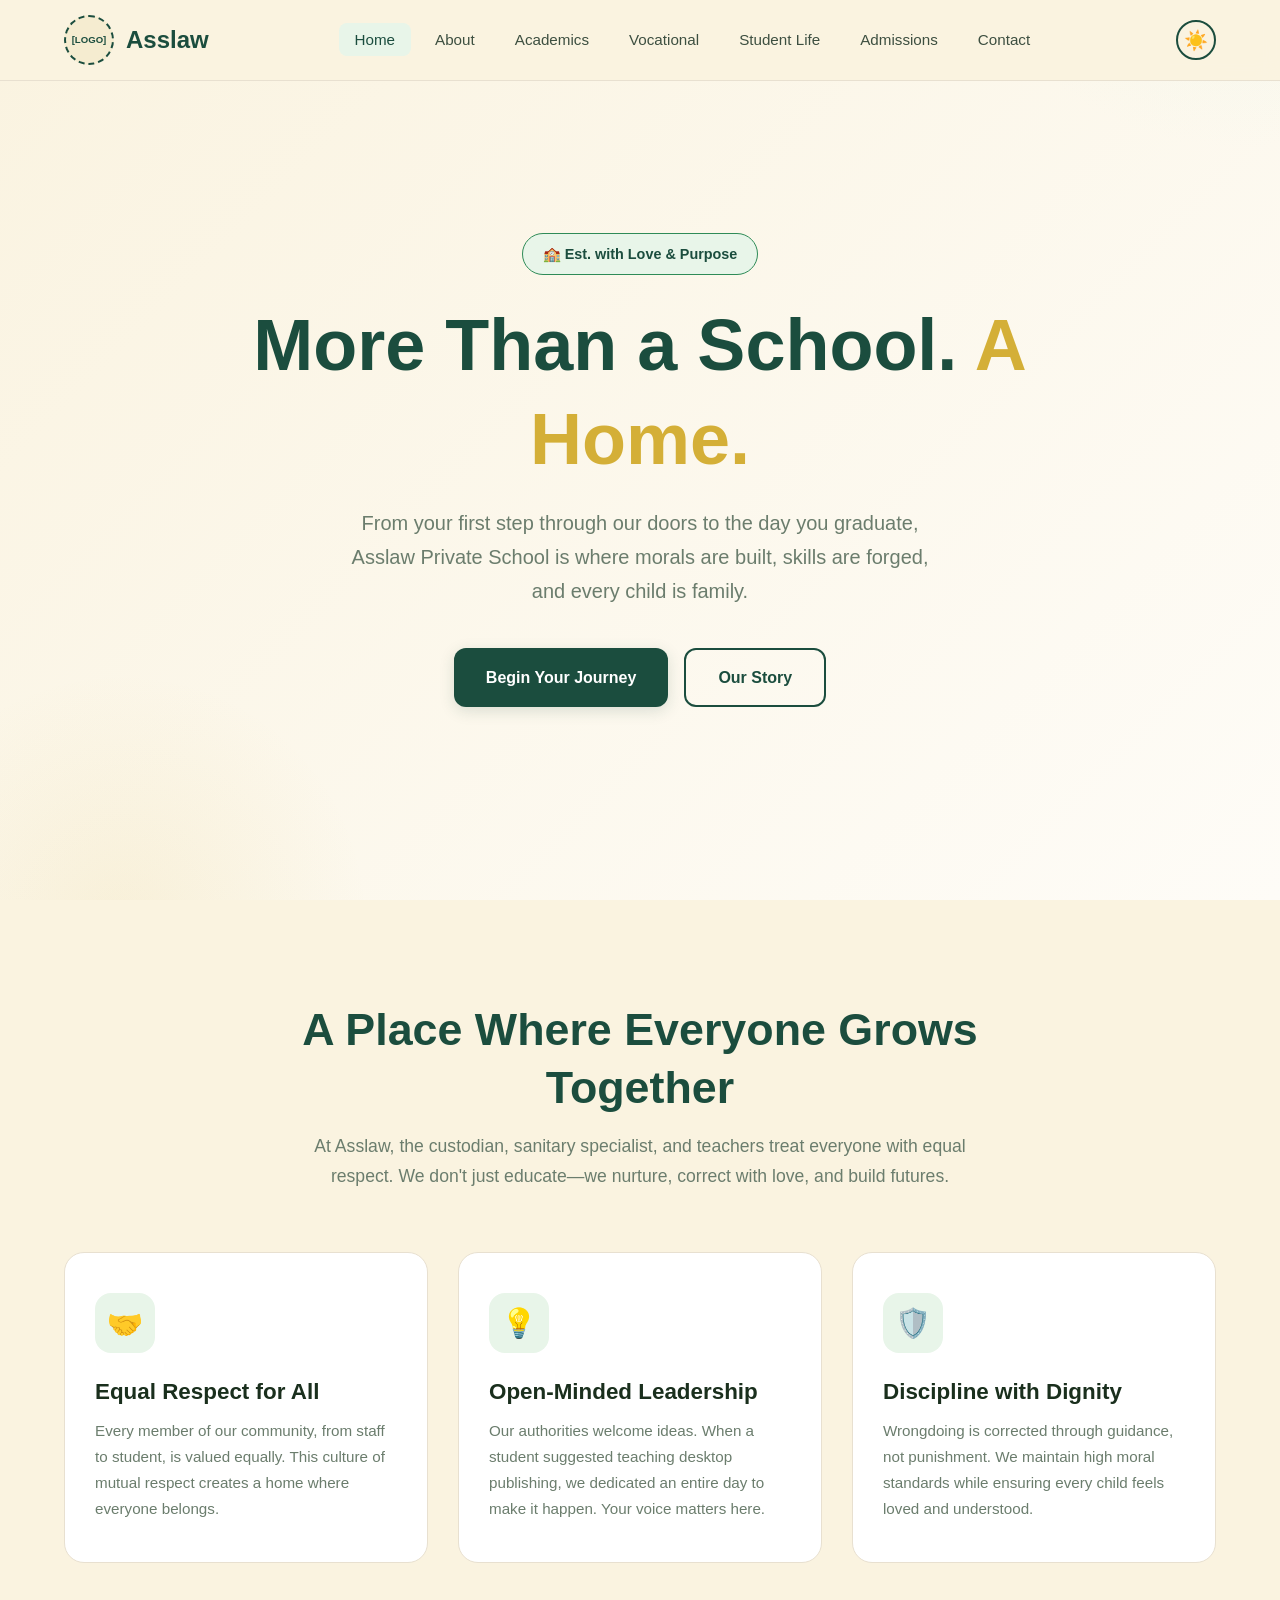
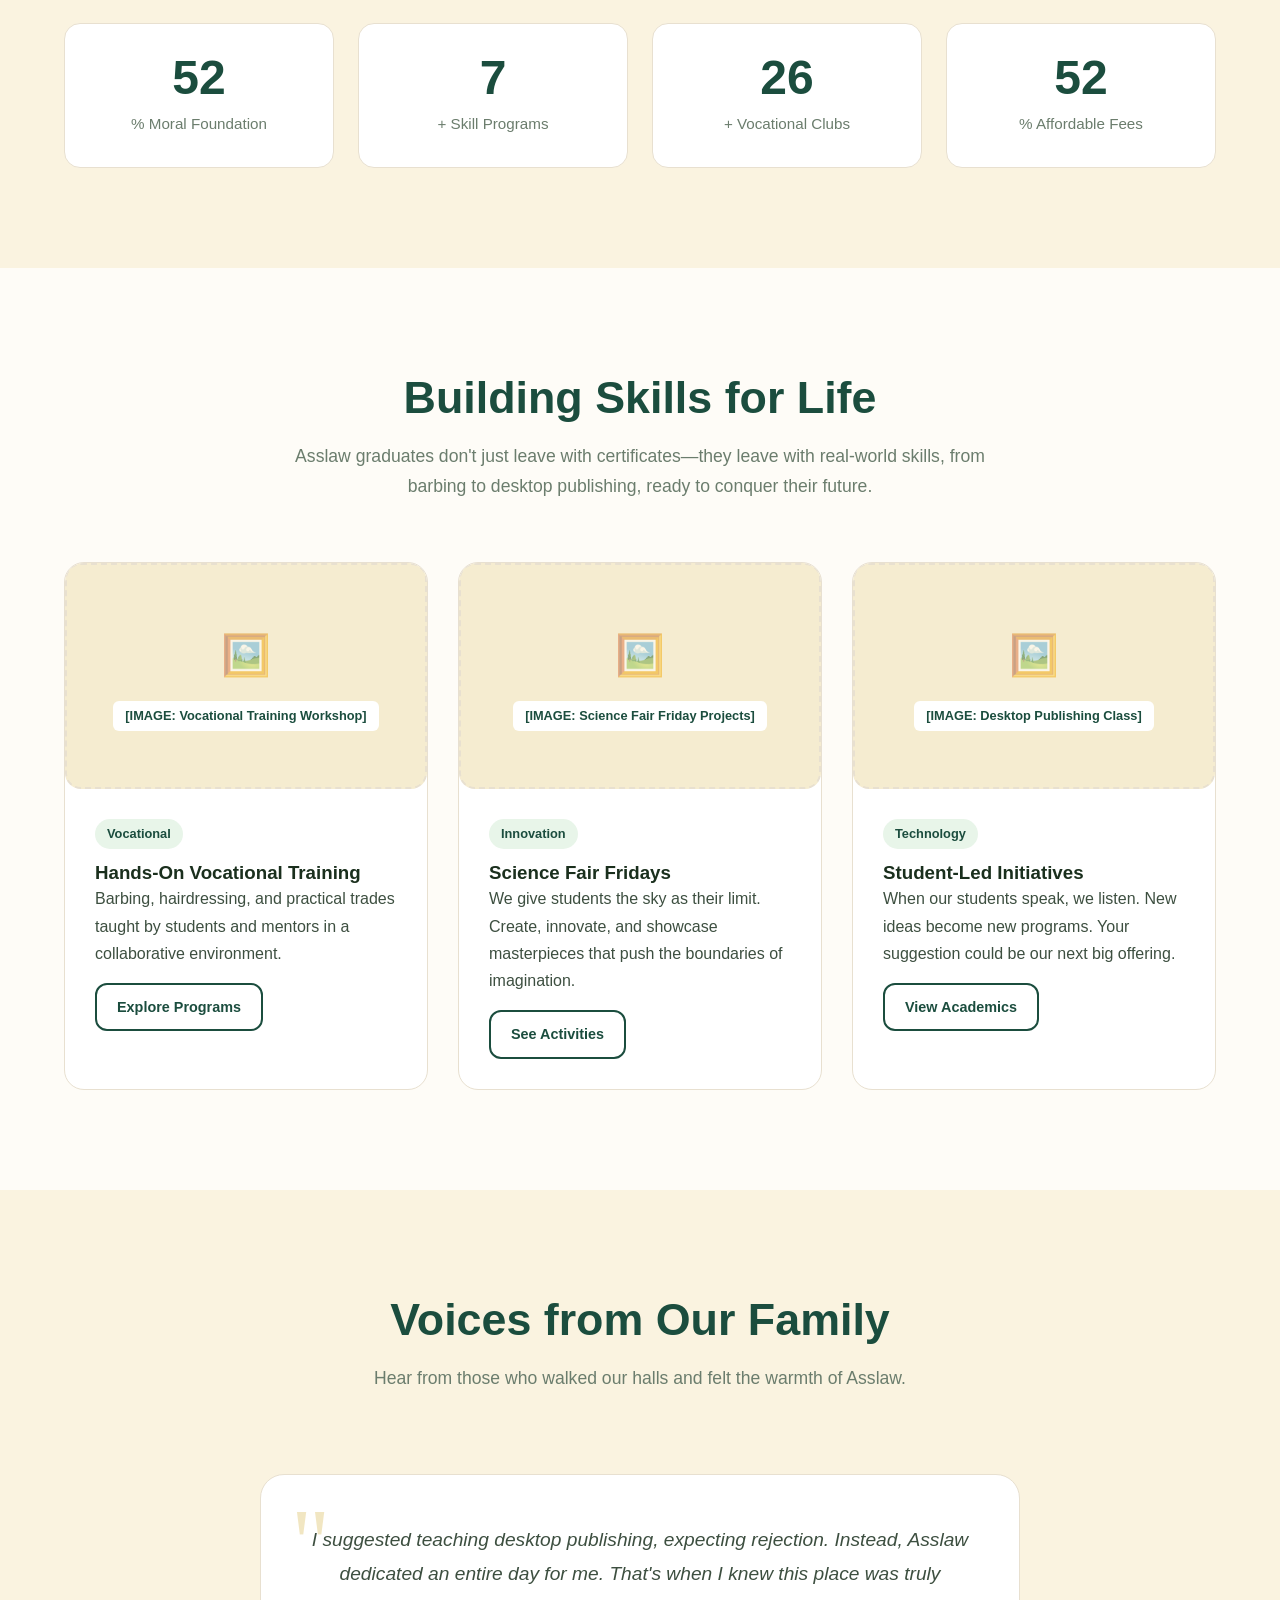
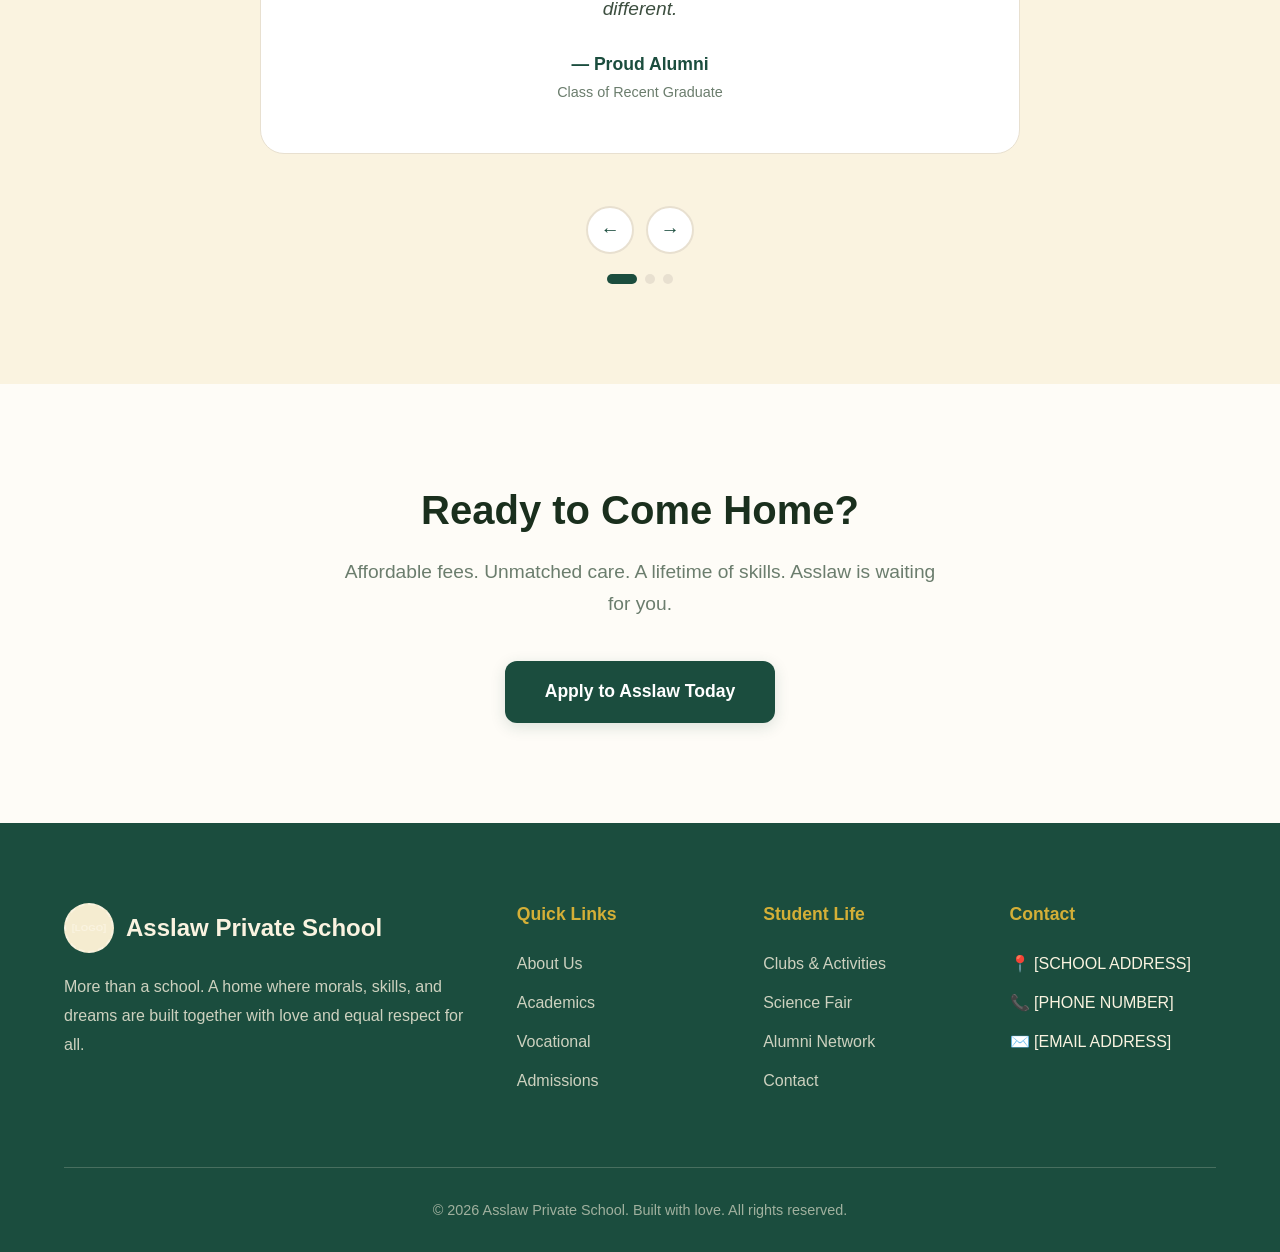
==== index.html @ 093d7a1f "Initial Commit" ====
<!DOCTYPE html>
<html lang="en" data-theme="light">
<head>
  <meta charset="UTF-8">
  <meta name="viewport" content="width=device-width, initial-scale=1.0">
  <title>Asslaw Private School | More Than a School. A Home.</title>
  <link rel="stylesheet" href="styles.css">
</head>
<body>

  <!-- Navigation -->
  <nav class="navbar">
    <div class="nav-container">
      <a href="index.html" class="logo">
        <div class="logo-placeholder">[LOGO]</div>
        <span>Asslaw</span>
      </a>
      
      <ul class="nav-links" id="nav-links">
        <li><a href="index.html" class="active">Home</a></li>
        <li><a href="about.html">About</a></li>
        <li><a href="academics.html">Academics</a></li>
        <li><a href="vocational.html">Vocational</a></li>
        <li><a href="student-life.html">Student Life</a></li>
        <li><a href="admissions.html">Admissions</a></li>
        <li><a href="contact.html">Contact</a></li>
      </ul>

      <div class="nav-controls">
        <button class="theme-toggle" id="theme-toggle" aria-label="Toggle theme">☀️</button>
        <button class="mobile-menu-btn" id="mobile-menu-btn">☰</button>
      </div>
    </div>
  </nav>

  <!-- Hero Section -->
  <section class="hero">
    <div class="hero-content fade-in">
      <div class="hero-badge">🏫 Est. with Love & Purpose</div>
      <h1>More Than a School. <span>A Home.</span></h1>
      <p>From your first step through our doors to the day you graduate, Asslaw Private School is where morals are built, skills are forged, and every child is family.</p>
      <div class="hero-buttons">
        <a href="admissions.html" class="btn btn-primary">Begin Your Journey</a>
        <a href="about.html" class="btn btn-secondary">Our Story</a>
      </div>
    </div>
  </section>

  <!-- Mission Section -->
  <section class="section bg-cream">
    <div class="container">
      <div class="section-header fade-in">
        <h2>A Place Where Everyone Grows Together</h2>
        <p>At Asslaw, the custodian, sanitary specialist, and teachers treat everyone with equal respect. We don't just educate—we nurture, correct with love, and build futures.</p>
      </div>
      
      <div class="card-grid">
        <div class="card fade-in">
          <div class="card-icon">🤝</div>
          <h3>Equal Respect for All</h3>
          <p>Every member of our community, from staff to student, is valued equally. This culture of mutual respect creates a home where everyone belongs.</p>
        </div>
        
        <div class="card fade-in">
          <div class="card-icon">💡</div>
          <h3>Open-Minded Leadership</h3>
          <p>Our authorities welcome ideas. When a student suggested teaching desktop publishing, we dedicated an entire day to make it happen. Your voice matters here.</p>
        </div>
        
        <div class="card fade-in">
          <div class="card-icon">🛡️</div>
          <h3>Discipline with Dignity</h3>
          <p>Wrongdoing is corrected through guidance, not punishment. We maintain high moral standards while ensuring every child feels loved and understood.</p>
        </div>
      </div>

      <div class="stats-grid fade-in">
        <div class="stat-card">
          <span class="stat-number counter" data-target="100">0</span>
          <span class="stat-label">% Moral Foundation</span>
        </div>
        <div class="stat-card">
          <span class="stat-number counter" data-target="15">0</span>
          <span class="stat-label">+ Skill Programs</span>
        </div>
        <div class="stat-card">
          <span class="stat-number counter" data-target="50">0</span>
          <span class="stat-label">+ Vocational Clubs</span>
        </div>
        <div class="stat-card">
          <span class="stat-number counter" data-target="100">0</span>
          <span class="stat-label">% Affordable Fees</span>
        </div>
      </div>
    </div>
  </section>

  <!-- Featured Programs -->
  <section class="section">
    <div class="container">
      <div class="section-header fade-in">
        <h2>Building Skills for Life</h2>
        <p>Asslaw graduates don't just leave with certificates—they leave with real-world skills, from barbing to desktop publishing, ready to conquer their future.</p>
      </div>

      <div class="program-grid">
        <div class="program-card fade-in">
          <div class="image-placeholder">
            <span>[IMAGE: Vocational Training Workshop]</span>
          </div>
          <div class="program-content">
            <span class="program-tag">Vocational</span>
            <h3>Hands-On Vocational Training</h3>
            <p>Barbing, hairdressing, and practical trades taught by students and mentors in a collaborative environment.</p>
            <a href="vocational.html" class="btn btn-secondary" style="margin-top: 16px; padding: 10px 20px; font-size: 0.9rem;">Explore Programs</a>
          </div>
        </div>

        <div class="program-card fade-in">
          <div class="image-placeholder">
            <span>[IMAGE: Science Fair Friday Projects]</span>
          </div>
          <div class="program-content">
            <span class="program-tag">Innovation</span>
            <h3>Science Fair Fridays</h3>
            <p>We give students the sky as their limit. Create, innovate, and showcase masterpieces that push the boundaries of imagination.</p>
            <a href="student-life.html" class="btn btn-secondary" style="margin-top: 16px; padding: 10px 20px; font-size: 0.9rem;">See Activities</a>
          </div>
        </div>

        <div class="program-card fade-in">
          <div class="image-placeholder">
            <span>[IMAGE: Desktop Publishing Class]</span>
          </div>
          <div class="program-content">
            <span class="program-tag">Technology</span>
            <h3>Student-Led Initiatives</h3>
            <p>When our students speak, we listen. New ideas become new programs. Your suggestion could be our next big offering.</p>
            <a href="academics.html" class="btn btn-secondary" style="margin-top: 16px; padding: 10px 20px; font-size: 0.9rem;">View Academics</a>
          </div>
        </div>
      </div>
    </div>
  </section>

  <!-- Testimonial Preview -->
  <section class="section bg-cream">
    <div class="container">
      <div class="section-header fade-in">
        <h2>Voices from Our Family</h2>
        <p>Hear from those who walked our halls and felt the warmth of Asslaw.</p>
      </div>

      <div class="testimonial-slider fade-in">
        <div class="testimonial-track" id="testimonial-track">
          <div class="testimonial-slide">
            <div class="testimonial-card">
              <p class="testimonial-text">I suggested teaching desktop publishing, expecting rejection. Instead, Asslaw dedicated an entire day for me. That's when I knew this place was truly different.</p>
              <div class="testimonial-author">— Proud Alumni</div>
              <div class="testimonial-role">Class of Recent Graduate</div>
            </div>
          </div>
          
          <div class="testimonial-slide">
            <div class="testimonial-card">
              <p class="testimonial-text">Asslaw isn't just where I learned math and science. It's where I learned to cut hair, design publications, and believe in my own ideas. I left with skills, not just grades.</p>
              <div class="testimonial-author">— Former Student</div>
              <div class="testimonial-role">Vocational Program Graduate</div>
            </div>
          </div>
          
          <div class="testimonial-slide">
            <div class="testimonial-card">
              <p class="testimonial-text">Even after graduation, Asslaw stayed in touch, supporting me until I found my university. They don't abandon you at the gate—they walk with you into your future.</p>
              <div class="testimonial-author">— University Student</div>
              <div class="testimonial-role">Alumni Network Member</div>
            </div>
          </div>
        </div>

        <div class="testimonial-nav">
          <button class="testimonial-btn" id="prev-testimonial">←</button>
          <button class="testimonial-btn" id="next-testimonial">→</button>
        </div>
        <div class="testimonial-dots">
          <span class="dot active"></span>
          <span class="dot"></span>
          <span class="dot"></span>
        </div>
      </div>
    </div>
  </section>

  <!-- CTA Section -->
  <section class="section" style="text-align: center;">
    <div class="container fade-in">
      <h2 style="font-size: 2.5rem; margin-bottom: 20px;">Ready to Come Home?</h2>
      <p style="font-size: 1.2rem; color: var(--text-light); max-width: 600px; margin: 0 auto 40px;">Affordable fees. Unmatched care. A lifetime of skills. Asslaw is waiting for you.</p>
      <a href="admissions.html" class="btn btn-primary" style="font-size: 1.1rem; padding: 16px 40px;">Apply to Asslaw Today</a>
    </div>
  </section>

  <!-- Footer -->
  <footer class="footer">
    <div class="container">
      <div class="footer-grid">
        <div class="footer-brand">
          <div class="logo" style="color: var(--cream);">
            <div class="logo-placeholder" style="border-color: var(--cream); color: var(--cream);">[LOGO]</div>
            <span>Asslaw Private School</span>
          </div>
          <p>More than a school. A home where morals, skills, and dreams are built together with love and equal respect for all.</p>
        </div>
        
        <div>
          <h4>Quick Links</h4>
          <ul class="footer-links">
            <li><a href="about.html">About Us</a></li>
            <li><a href="academics.html">Academics</a></li>
            <li><a href="vocational.html">Vocational</a></li>
            <li><a href="admissions.html">Admissions</a></li>
          </ul>
        </div>
        
        <div>
          <h4>Student Life</h4>
          <ul class="footer-links">
            <li><a href="student-life.html">Clubs & Activities</a></li>
            <li><a href="student-life.html">Science Fair</a></li>
            <li><a href="contact.html">Alumni Network</a></li>
            <li><a href="contact.html">Contact</a></li>
          </ul>
        </div>
        
        <div>
          <h4>Contact</h4>
          <ul class="footer-links">
            <li>📍 [SCHOOL ADDRESS]</li>
            <li>📞 [PHONE NUMBER]</li>
            <li>✉️ [EMAIL ADDRESS]</li>
          </ul>
        </div>
      </div>
      
      <div class="footer-bottom">
        <p>© 2026 Asslaw Private School. Built with love. All rights reserved.</p>
      </div>
    </div>
  </footer>

  <button class="back-to-top" id="back-to-top" aria-label="Back to top">↑</button>
  
  <script src="script.js"></script>
</body>
</html>
---- styles.css ----
/* ============================================
   ASSLAW PRIVATE SCHOOL - COMPLETE STYLESHEET
   Colors: Green, Cream, White | Dark Mode Ready
   ============================================ */

:root {
  --primary-green: #1B4D3E;
  --secondary-green: #2E8B57;
  --light-green: #E8F5E9;
  --cream: #FAF3E0;
  --cream-dark: #F5ECD0;
  --white: #FFFFFF;
  --gold: #D4AF37;
  --text-dark: #1A2F1D;
  --text-body: #3D4F40;
  --text-light: #6B7D6D;
  --bg-body: #FEFCF7;
  --bg-card: #FFFFFF;
  --border: #E8E0D0;
  --shadow: rgba(27, 77, 62, 0.08);
  --shadow-lg: rgba(27, 77, 62, 0.15);
  --transition: all 0.3s cubic-bezier(0.4, 0, 0.2, 1);
}

[data-theme="dark"] {
  --primary-green: #3CB371;
  --secondary-green: #2E8B57;
  --light-green: #1A2F1D;
  --cream: #0F1F17;
  --cream-dark: #1A2F1D;
  --white: #0A1510;
  --gold: #FFD700;
  --text-dark: #FAF3E0;
  --text-body: #C8D6C9;
  --text-light: #8A9B8C;
  --bg-body: #0A1510;
  --bg-card: #0F1F17;
  --border: #1B4D3E;
  --shadow: rgba(0, 0, 0, 0.3);
  --shadow-lg: rgba(0, 0, 0, 0.5);
}

* {
  margin: 0;
  padding: 0;
  box-sizing: border-box;
}

html {
  scroll-behavior: smooth;
}

body {
  font-family: 'Segoe UI', Tahoma, Geneva, Verdana, sans-serif;
  background-color: var(--bg-body);
  color: var(--text-body);
  line-height: 1.7;
  transition: var(--transition);
  overflow-x: hidden;
}

h1, h2, h3, h4, h5, h6 {
  color: var(--text-dark);
  font-weight: 700;
  line-height: 1.3;
}

a {
  color: var(--secondary-green);
  text-decoration: none;
  transition: var(--transition);
}

a:hover {
  color: var(--primary-green);
}

img {
  max-width: 100%;
  height: auto;
}

.container {
  max-width: 1200px;
  margin: 0 auto;
  padding: 0 24px;
}

/* ============================================
   NAVIGATION
   ============================================ */
.navbar {
  position: fixed;
  top: 0;
  left: 0;
  right: 0;
  background: rgba(250, 243, 224, 0.95);
  backdrop-filter: blur(10px);
  border-bottom: 1px solid var(--border);
  z-index: 1000;
  transition: var(--transition);
}

[data-theme="dark"] .navbar {
  background: rgba(15, 31, 23, 0.95);
}

.nav-container {
  max-width: 1200px;
  margin: 0 auto;
  padding: 0 24px;
  display: flex;
  justify-content: space-between;
  align-items: center;
  height: 80px;
}

.logo {
  display: flex;
  align-items: center;
  gap: 12px;
  font-size: 1.5rem;
  font-weight: 800;
  color: var(--primary-green);
}

.logo-placeholder {
  width: 50px;
  height: 50px;
  border: 2px dashed var(--primary-green);
  border-radius: 50%;
  display: flex;
  align-items: center;
  justify-content: center;
  font-size: 0.6rem;
  text-align: center;
  color: var(--primary-green);
  background: var(--cream-dark);
}

.nav-links {
  display: flex;
  list-style: none;
  gap: 8px;
  align-items: center;
}

.nav-links a {
  padding: 8px 16px;
  border-radius: 8px;
  color: var(--text-body);
  font-weight: 500;
  font-size: 0.95rem;
}

.nav-links a:hover, .nav-links a.active {
  background: var(--light-green);
  color: var(--primary-green);
}

.nav-controls {
  display: flex;
  align-items: center;
  gap: 16px;
}

.theme-toggle {
  background: none;
  border: 2px solid var(--primary-green);
  color: var(--primary-green);
  width: 40px;
  height: 40px;
  border-radius: 50%;
  cursor: pointer;
  display: flex;
  align-items: center;
  justify-content: center;
  font-size: 1.2rem;
  transition: var(--transition);
}

.theme-toggle:hover {
  background: var(--primary-green);
  color: var(--cream);
  transform: rotate(20deg);
}

.mobile-menu-btn {
  display: none;
  background: none;
  border: none;
  font-size: 1.5rem;
  color: var(--primary-green);
  cursor: pointer;
}

/* ============================================
   HERO SECTION
   ============================================ */
.hero {
  min-height: 100vh;
  display: flex;
  align-items: center;
  justify-content: center;
  text-align: center;
  padding: 120px 24px 80px;
  position: relative;
  background: linear-gradient(135deg, var(--cream) 0%, var(--bg-body) 100%);
  overflow: hidden;
}

.hero::before {
  content: '';
  position: absolute;
  top: -50%;
  right: -20%;
  width: 600px;
  height: 600px;
  background: radial-gradient(circle, var(--light-green) 0%, transparent 70%);
  opacity: 0.6;
  animation: float 20s infinite ease-in-out;
}

.hero::after {
  content: '';
  position: absolute;
  bottom: -30%;
  left: -10%;
  width: 500px;
  height: 500px;
  background: radial-gradient(circle, var(--gold) 0%, transparent 70%);
  opacity: 0.1;
  animation: float 25s infinite ease-in-out reverse;
}

@keyframes float {
  0%, 100% { transform: translate(0, 0) scale(1); }
  50% { transform: translate(30px, -30px) scale(1.1); }
}

.hero-content {
  position: relative;
  z-index: 2;
  max-width: 800px;
}

.hero-badge {
  display: inline-block;
  padding: 8px 20px;
  background: var(--light-green);
  color: var(--primary-green);
  border-radius: 50px;
  font-weight: 600;
  font-size: 0.9rem;
  margin-bottom: 24px;
  border: 1px solid var(--secondary-green);
}

.hero h1 {
  font-size: clamp(2.5rem, 6vw, 4.5rem);
  margin-bottom: 20px;
  color: var(--primary-green);
}

.hero h1 span {
  color: var(--gold);
  position: relative;
}

.hero p {
  font-size: 1.25rem;
  color: var(--text-light);
  margin-bottom: 40px;
  max-width: 600px;
  margin-left: auto;
  margin-right: auto;
}

.hero-buttons {
  display: flex;
  gap: 16px;
  justify-content: center;
  flex-wrap: wrap;
}

/* ============================================
   BUTTONS
   ============================================ */
.btn {
  display: inline-flex;
  align-items: center;
  gap: 8px;
  padding: 14px 32px;
  border-radius: 12px;
  font-weight: 600;
  font-size: 1rem;
  transition: var(--transition);
  border: none;
  cursor: pointer;
}

.btn-primary {
  background: var(--primary-green);
  color: var(--white);
  box-shadow: 0 4px 15px var(--shadow-lg);
}

.btn-primary:hover {
  background: var(--secondary-green);
  transform: translateY(-2px);
  box-shadow: 0 8px 25px var(--shadow-lg);
  color: var(--white);
}

.btn-secondary {
  background: transparent;
  color: var(--primary-green);
  border: 2px solid var(--primary-green);
}

.btn-secondary:hover {
  background: var(--primary-green);
  color: var(--white);
  transform: translateY(-2px);
}

.btn-gold {
  background: var(--gold);
  color: var(--text-dark);
}

.btn-gold:hover {
  filter: brightness(1.1);
  transform: translateY(-2px);
}

/* ============================================
   SECTIONS
   ============================================ */
.section {
  padding: 100px 0;
}

.section-header {
  text-align: center;
  max-width: 700px;
  margin: 0 auto 60px;
}

.section-header h2 {
  font-size: clamp(2rem, 4vw, 2.8rem);
  margin-bottom: 16px;
  color: var(--primary-green);
}

.section-header p {
  font-size: 1.1rem;
  color: var(--text-light);
}

.bg-cream {
  background: var(--cream);
}

.bg-light {
  background: var(--bg-body);
}

/* ============================================
   CARDS
   ============================================ */
.card-grid {
  display: grid;
  grid-template-columns: repeat(auto-fit, minmax(300px, 1fr));
  gap: 30px;
}

.card {
  background: var(--bg-card);
  border-radius: 20px;
  padding: 40px 30px;
  border: 1px solid var(--border);
  transition: var(--transition);
  position: relative;
  overflow: hidden;
}

.card::before {
  content: '';
  position: absolute;
  top: 0;
  left: 0;
  width: 100%;
  height: 4px;
  background: linear-gradient(90deg, var(--primary-green), var(--gold));
  transform: scaleX(0);
  transition: transform 0.3s ease;
}

.card:hover {
  transform: translateY(-5px);
  box-shadow: 0 20px 40px var(--shadow);
}

.card:hover::before {
  transform: scaleX(1);
}

.card-icon {
  width: 60px;
  height: 60px;
  background: var(--light-green);
  border-radius: 16px;
  display: flex;
  align-items: center;
  justify-content: center;
  font-size: 1.8rem;
  margin-bottom: 24px;
}

.card h3 {
  font-size: 1.4rem;
  margin-bottom: 12px;
}

.card p {
  color: var(--text-light);
  font-size: 0.95rem;
}

/* ============================================
   IMAGE PLACEHOLDERS
   ============================================ */
.image-placeholder {
  width: 100%;
  aspect-ratio: 16/10;
  background: var(--cream-dark);
  border: 2px dashed var(--border);
  border-radius: 16px;
  display: flex;
  flex-direction: column;
  align-items: center;
  justify-content: center;
  color: var(--text-light);
  font-size: 0.9rem;
  text-align: center;
  padding: 20px;
  transition: var(--transition);
  position: relative;
  overflow: hidden;
}

.image-placeholder::before {
  content: '🖼️';
  font-size: 2.5rem;
  margin-bottom: 12px;
  opacity: 0.5;
}

.image-placeholder:hover {
  border-color: var(--secondary-green);
  background: var(--light-green);
}

.image-placeholder span {
  font-weight: 600;
  color: var(--primary-green);
  background: var(--bg-card);
  padding: 4px 12px;
  border-radius: 6px;
  font-size: 0.8rem;
}

/* ============================================
   STATS
   ============================================ */
.stats-grid {
  display: grid;
  grid-template-columns: repeat(auto-fit, minmax(200px, 1fr));
  gap: 24px;
  margin-top: 60px;
}

.stat-card {
  text-align: center;
  padding: 30px;
  background: var(--bg-card);
  border-radius: 16px;
  border: 1px solid var(--border);
}

.stat-number {
  font-size: 3rem;
  font-weight: 800;
  color: var(--primary-green);
  display: block;
  line-height: 1;
  margin-bottom: 8px;
}

.stat-label {
  color: var(--text-light);
  font-size: 0.95rem;
  font-weight: 500;
}

/* ============================================
   TESTIMONIALS
   ============================================ */
.testimonial-slider {
  position: relative;
  max-width: 800px;
  margin: 0 auto;
  overflow: hidden;
}

.testimonial-track {
  display: flex;
  transition: transform 0.5s ease;
}

.testimonial-slide {
  min-width: 100%;
  padding: 20px;
}

.testimonial-card {
  background: var(--bg-card);
  border-radius: 24px;
  padding: 48px;
  text-align: center;
  border: 1px solid var(--border);
  position: relative;
}

.testimonial-card::before {
  content: '"';
  font-size: 6rem;
  color: var(--gold);
  opacity: 0.3;
  position: absolute;
  top: 20px;
  left: 30px;
  line-height: 1;
  font-family: Georgia, serif;
}

.testimonial-text {
  font-size: 1.2rem;
  color: var(--text-body);
  font-style: italic;
  margin-bottom: 24px;
  line-height: 1.8;
}

.testimonial-author {
  font-weight: 700;
  color: var(--primary-green);
  font-size: 1.1rem;
}

.testimonial-role {
  color: var(--text-light);
  font-size: 0.9rem;
}

.testimonial-nav {
  display: flex;
  justify-content: center;
  gap: 12px;
  margin-top: 32px;
}

.testimonial-btn {
  width: 48px;
  height: 48px;
  border-radius: 50%;
  border: 2px solid var(--border);
  background: var(--bg-card);
  color: var(--primary-green);
  cursor: pointer;
  display: flex;
  align-items: center;
  justify-content: center;
  font-size: 1.2rem;
  transition: var(--transition);
}

.testimonial-btn:hover {
  background: var(--primary-green);
  color: var(--white);
  border-color: var(--primary-green);
}

.testimonial-dots {
  display: flex;
  justify-content: center;
  gap: 8px;
  margin-top: 20px;
}

.dot {
  width: 10px;
  height: 10px;
  border-radius: 50%;
  background: var(--border);
  cursor: pointer;
  transition: var(--transition);
}

.dot.active {
  background: var(--primary-green);
  width: 30px;
  border-radius: 5px;
}

/* ============================================
   GALLERY
   ============================================ */
.gallery-grid {
  display: grid;
  grid-template-columns: repeat(auto-fit, minmax(250px, 1fr));
  gap: 20px;
}

.gallery-item {
  border-radius: 16px;
  overflow: hidden;
  transition: var(--transition);
}

.gallery-item:hover {
  transform: scale(1.03);
}

.gallery-item .image-placeholder {
  aspect-ratio: 4/3;
  border: none;
  border-radius: 0;
}

/* ============================================
   FORMS
   ============================================ */
.form-group {
  margin-bottom: 24px;
}

.form-label {
  display: block;
  margin-bottom: 8px;
  font-weight: 600;
  color: var(--text-dark);
  font-size: 0.95rem;
}

.form-input,
.form-textarea,
.form-select {
  width: 100%;
  padding: 14px 18px;
  border: 2px solid var(--border);
  border-radius: 12px;
  background: var(--bg-card);
  color: var(--text-body);
  font-family: inherit;
  font-size: 1rem;
  transition: var(--transition);
}

.form-input:focus,
.form-textarea:focus,
.form-select:focus {
  outline: none;
  border-color: var(--secondary-green);
  box-shadow: 0 0 0 4px var(--light-green);
}

.form-textarea {
  min-height: 150px;
  resize: vertical;
}

.form-row {
  display: grid;
  grid-template-columns: 1fr 1fr;
  gap: 20px;
}

.form-success {
  display: none;
  padding: 16px;
  background: var(--light-green);
  color: var(--primary-green);
  border-radius: 12px;
  margin-bottom: 24px;
  font-weight: 600;
  border: 1px solid var(--secondary-green);
}

/* ============================================
   PROGRAMS / TIMELINE
   ============================================ */
.program-grid {
  display: grid;
  grid-template-columns: repeat(auto-fit, minmax(280px, 1fr));
  gap: 30px;
}

.program-card {
  background: var(--bg-card);
  border-radius: 20px;
  overflow: hidden;
  border: 1px solid var(--border);
  transition: var(--transition);
}

.program-card:hover {
  transform: translateY(-5px);
  box-shadow: 0 20px 40px var(--shadow);
}

.program-content {
  padding: 30px;
}

.program-tag {
  display: inline-block;
  padding: 4px 12px;
  background: var(--light-green);
  color: var(--primary-green);
  border-radius: 50px;
  font-size: 0.8rem;
  font-weight: 600;
  margin-bottom: 12px;
}

/* ============================================
   VALUES
   ============================================ */
.values-grid {
  display: grid;
  grid-template-columns: repeat(auto-fit, minmax(250px, 1fr));
  gap: 24px;
}

.value-item {
  display: flex;
  gap: 16px;
  align-items: flex-start;
  padding: 24px;
  background: var(--bg-card);
  border-radius: 16px;
  border: 1px solid var(--border);
}

.value-icon {
  width: 50px;
  height: 50px;
  min-width: 50px;
  background: var(--light-green);
  border-radius: 12px;
  display: flex;
  align-items: center;
  justify-content: center;
  font-size: 1.5rem;
}

.value-content h4 {
  margin-bottom: 8px;
  font-size: 1.1rem;
}

.value-content p {
  color: var(--text-light);
  font-size: 0.9rem;
  line-height: 1.6;
}

/* ============================================
   FOOTER
   ============================================ */
.footer {
  background: var(--primary-green);
  color: var(--cream);
  padding: 80px 0 30px;
}

.footer-grid {
  display: grid;
  grid-template-columns: 2fr 1fr 1fr 1fr;
  gap: 40px;
  margin-bottom: 60px;
}

.footer-brand .logo {
  color: var(--cream);
  margin-bottom: 20px;
}

.footer-brand p {
  color: rgba(250, 243, 224, 0.8);
  margin-bottom: 24px;
  line-height: 1.8;
}

.footer h4 {
  color: var(--gold);
  margin-bottom: 24px;
  font-size: 1.1rem;
}

.footer-links {
  list-style: none;
}

.footer-links li {
  margin-bottom: 12px;
}

.footer-links a {
  color: rgba(250, 243, 224, 0.8);
  transition: var(--transition);
}

.footer-links a:hover {
  color: var(--gold);
  padding-left: 4px;
}

.footer-bottom {
  border-top: 1px solid rgba(250, 243, 224, 0.2);
  padding-top: 30px;
  text-align: center;
  color: rgba(250, 243, 224, 0.6);
  font-size: 0.9rem;
}

/* ============================================
   ANIMATIONS
   ============================================ */
.fade-in {
  opacity: 0;
  transform: translateY(30px);
  transition: opacity 0.6s ease, transform 0.6s ease;
}

.fade-in.visible {
  opacity: 1;
  transform: translateY(0);
}

/* ============================================
   MOBILE RESPONSIVE
   ============================================ */
@media (max-width: 768px) {
  .nav-links {
    position: fixed;
    top: 80px;
    left: 0;
    right: 0;
    background: var(--cream);
    flex-direction: column;
    padding: 24px;
    gap: 8px;
    border-bottom: 1px solid var(--border);
    transform: translateY(-150%);
    transition: transform 0.3s ease;
  }

  [data-theme="dark"] .nav-links {
    background: var(--cream);
  }

  .nav-links.active {
    transform: translateY(0);
  }

  .mobile-menu-btn {
    display: block;
  }

  .hero {
    padding-top: 100px;
  }

  .form-row {
    grid-template-columns: 1fr;
  }

  .footer-grid {
    grid-template-columns: 1fr;
    text-align: center;
  }

  .stats-grid {
    grid-template-columns: 1fr 1fr;
  }

  .section {
    padding: 60px 0;
  }
}

/* ============================================
   SCROLLBAR
   ============================================ */
::-webkit-scrollbar {
  width: 10px;
}

::-webkit-scrollbar-track {
  background: var(--bg-body);
}

::-webkit-scrollbar-thumb {
  background: var(--primary-green);
  border-radius: 5px;
}

::-webkit-scrollbar-thumb:hover {
  background: var(--secondary-green);
}

/* Back to top */
.back-to-top {
  position: fixed;
  bottom: 30px;
  right: 30px;
  width: 50px;
  height: 50px;
  background: var(--primary-green);
  color: var(--white);
  border: none;
  border-radius: 50%;
  cursor: pointer;
  display: flex;
  align-items: center;
  justify-content: center;
  font-size: 1.2rem;
  opacity: 0;
  transform: translateY(20px);
  transition: var(--transition);
  z-index: 999;
  box-shadow: 0 4px 15px var(--shadow-lg);
}

.back-to-top.visible {
  opacity: 1;
  transform: translateY(0);
}

.back-to-top:hover {
  background: var(--secondary-green);
  transform: translateY(-3px);
}
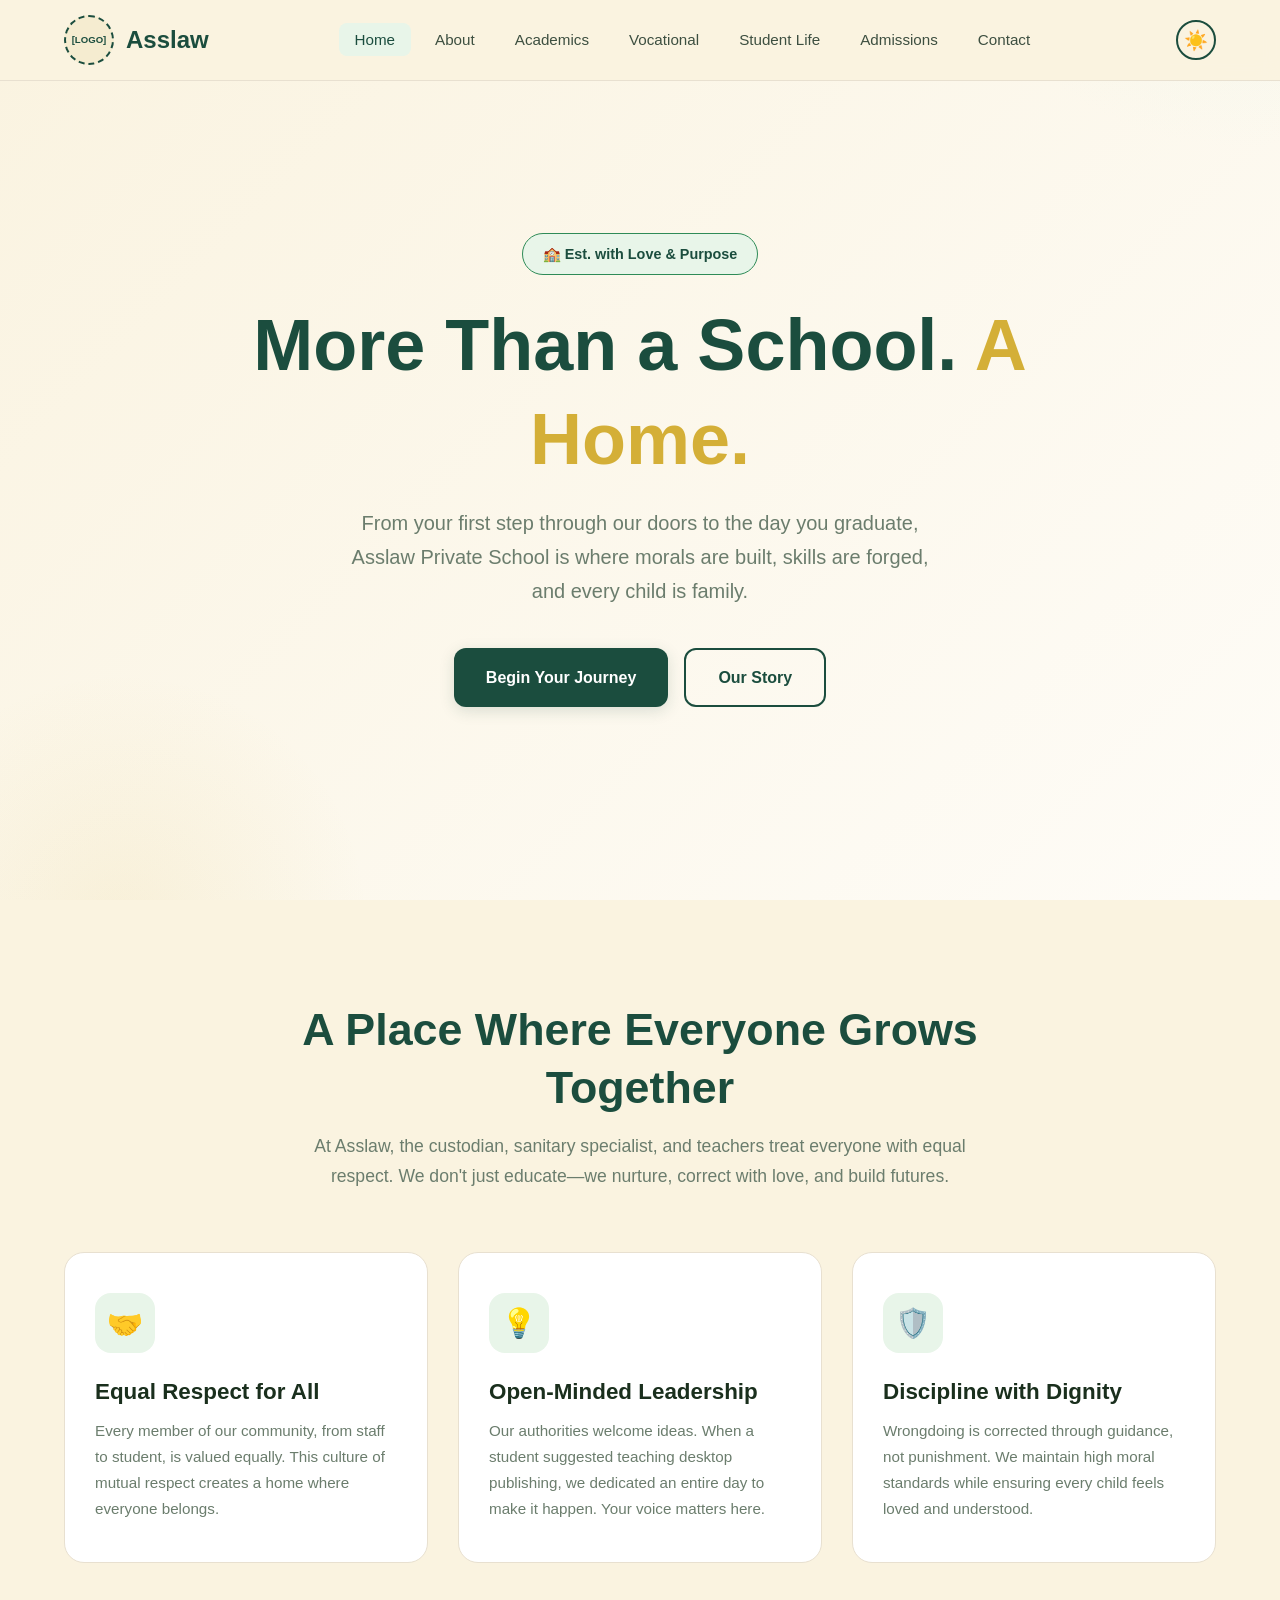
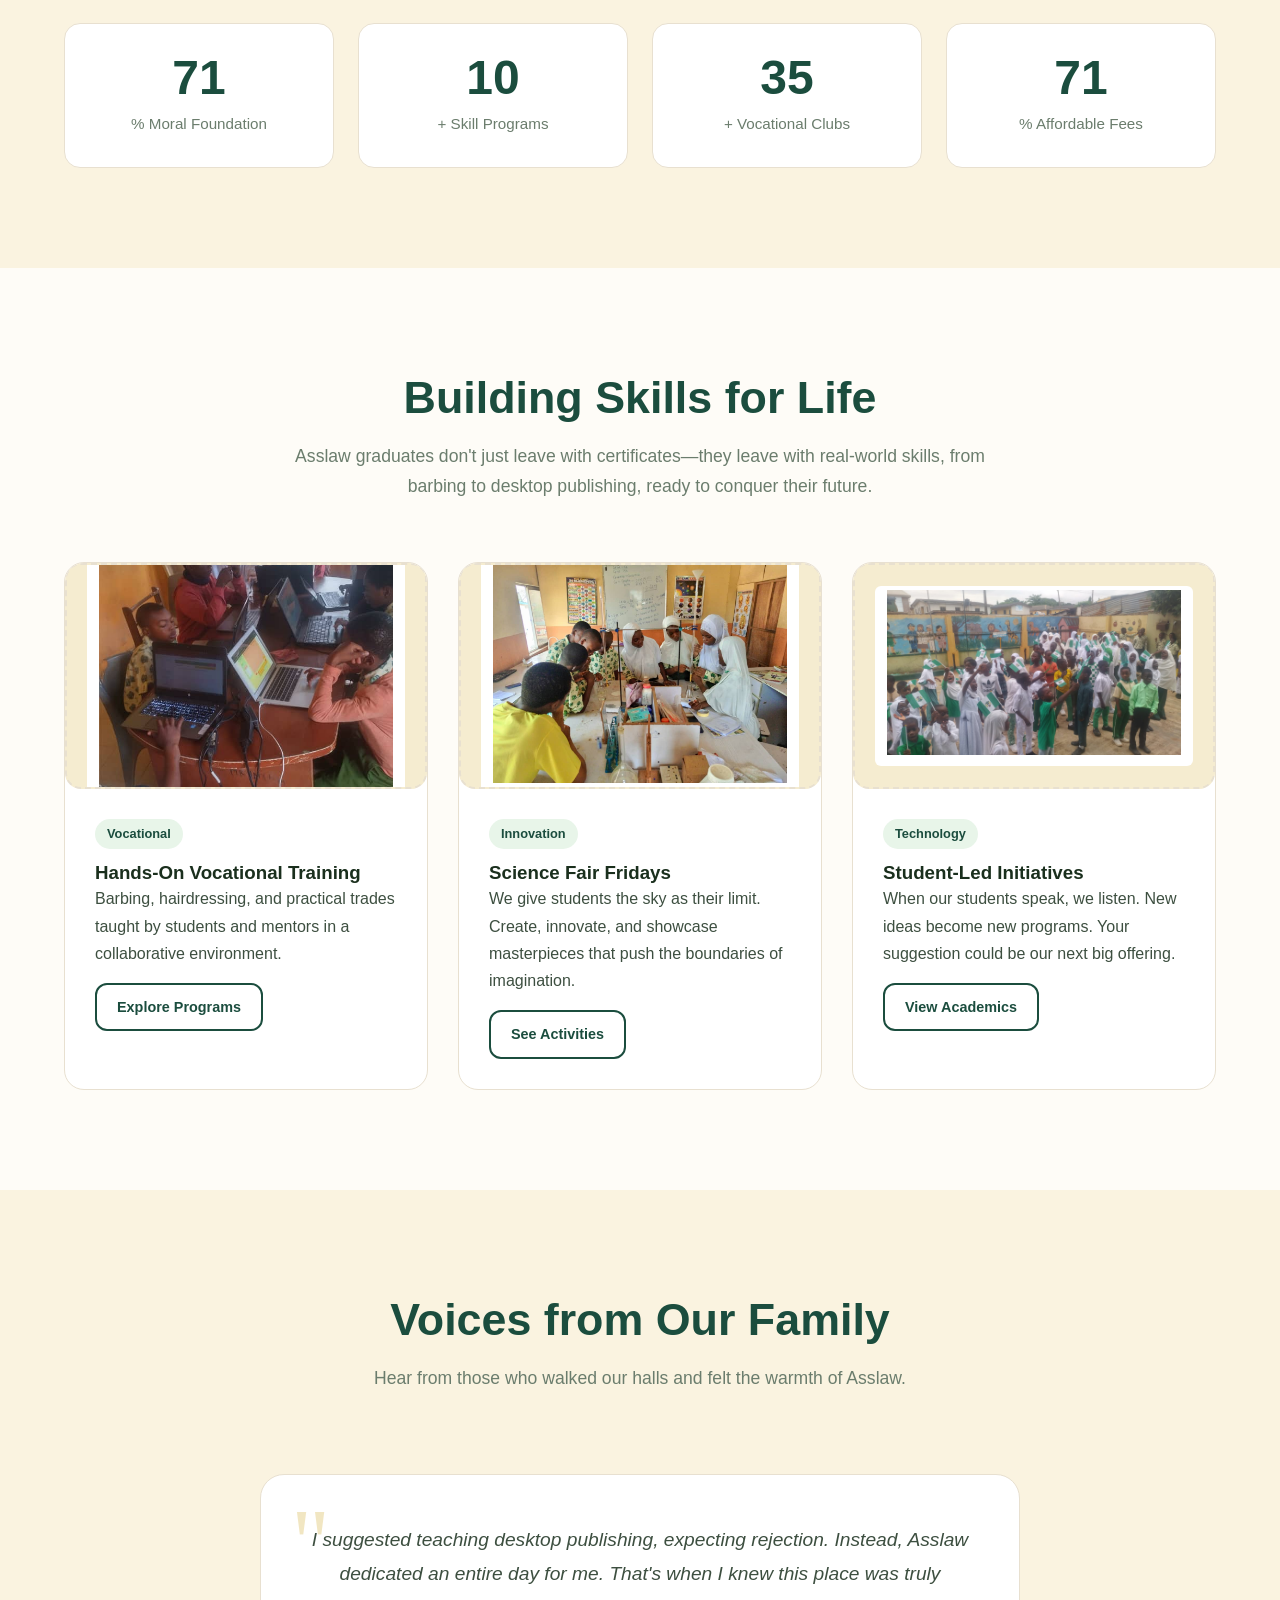
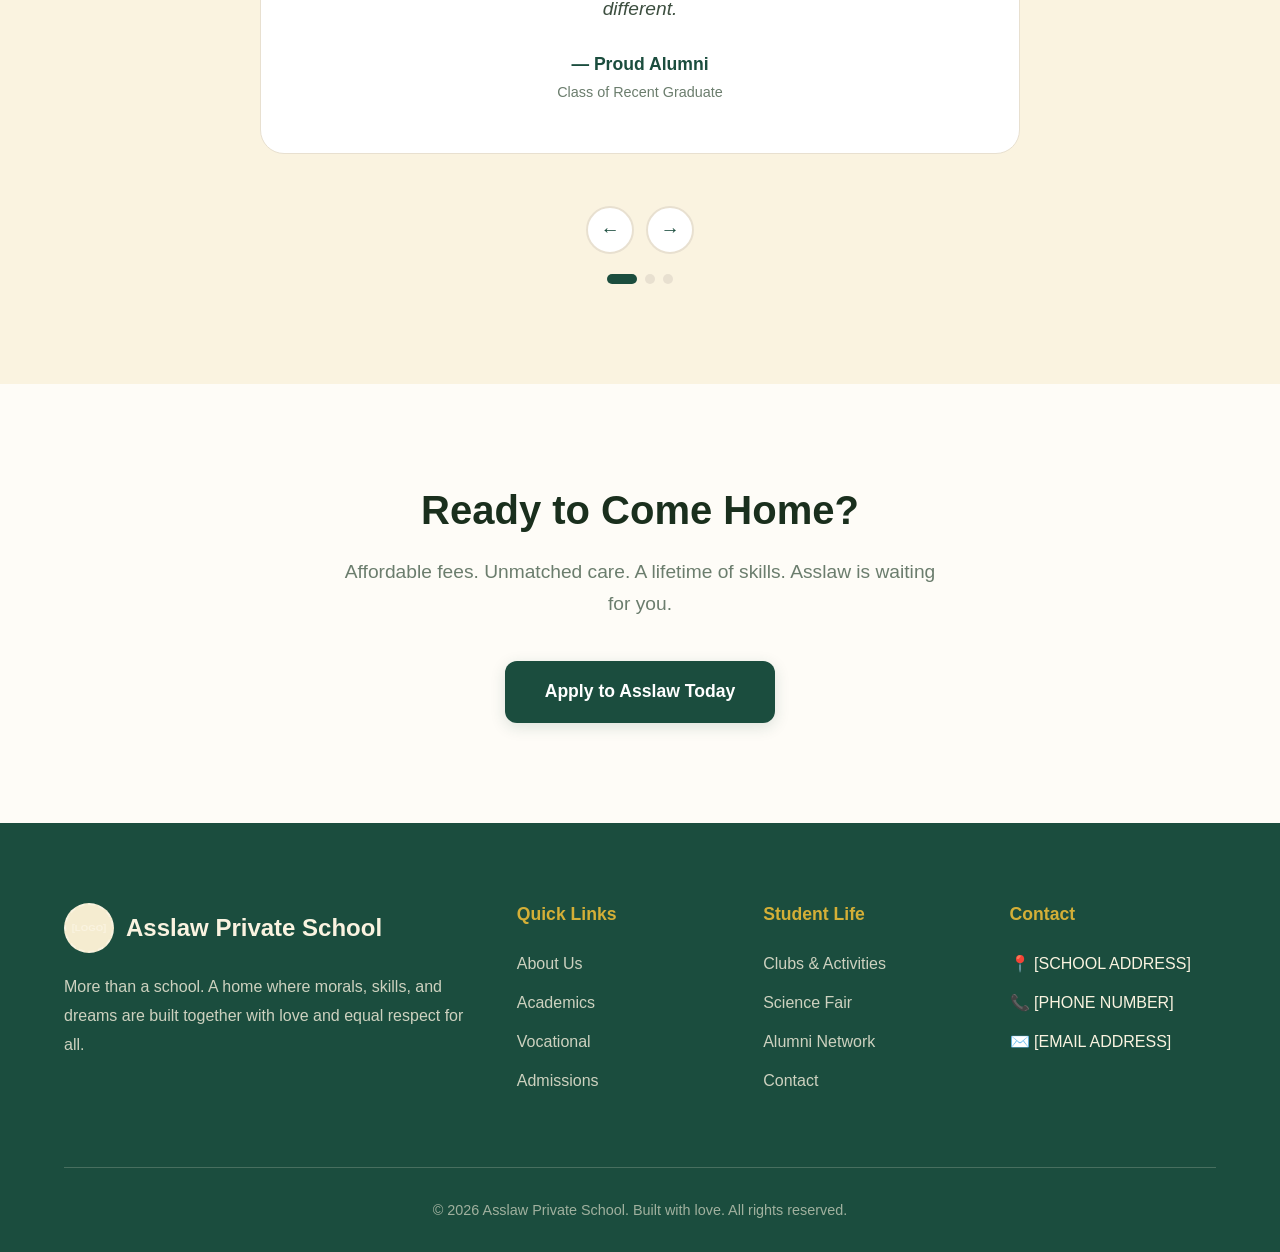
==== commit c6a121e3: "added updates" ====
--- a/index.html
+++ b/index.html
@@ -106,7 +106,7 @@
       <div class="program-grid">
         <div class="program-card fade-in">
           <div class="image-placeholder">
-            <span>[IMAGE: Vocational Training Workshop]</span>
+            <span><img src="./desktop-publishing-class.jpeg" alt="Desktop Publishing Class"></span>
           </div>
           <div class="program-content">
             <span class="program-tag">Vocational</span>
@@ -118,7 +118,7 @@
 
         <div class="program-card fade-in">
           <div class="image-placeholder">
-            <span>[IMAGE: Science Fair Friday Projects]</span>
+            <span><img src="./science-fair-friday.jpeg" alt="Science Fair Friday"></span>
           </div>
           <div class="program-content">
             <span class="program-tag">Innovation</span>
@@ -130,7 +130,7 @@
 
         <div class="program-card fade-in">
           <div class="image-placeholder">
-            <span>[IMAGE: Desktop Publishing Class]</span>
+            <span><img src="./student-lead-initiative.jpeg" alt="Student Led Initiative"></span>
           </div>
           <div class="program-content">
             <span class="program-tag">Technology</span>
--- a/styles.css
+++ b/styles.css
@@ -450,12 +450,12 @@
   overflow: hidden;
 }
 
-.image-placeholder::before {
+/* .image-placeholder::before {
   content: '🖼️';
   font-size: 2.5rem;
   margin-bottom: 12px;
   opacity: 0.5;
-}
+} */
 
 .image-placeholder:hover {
   border-color: var(--secondary-green);
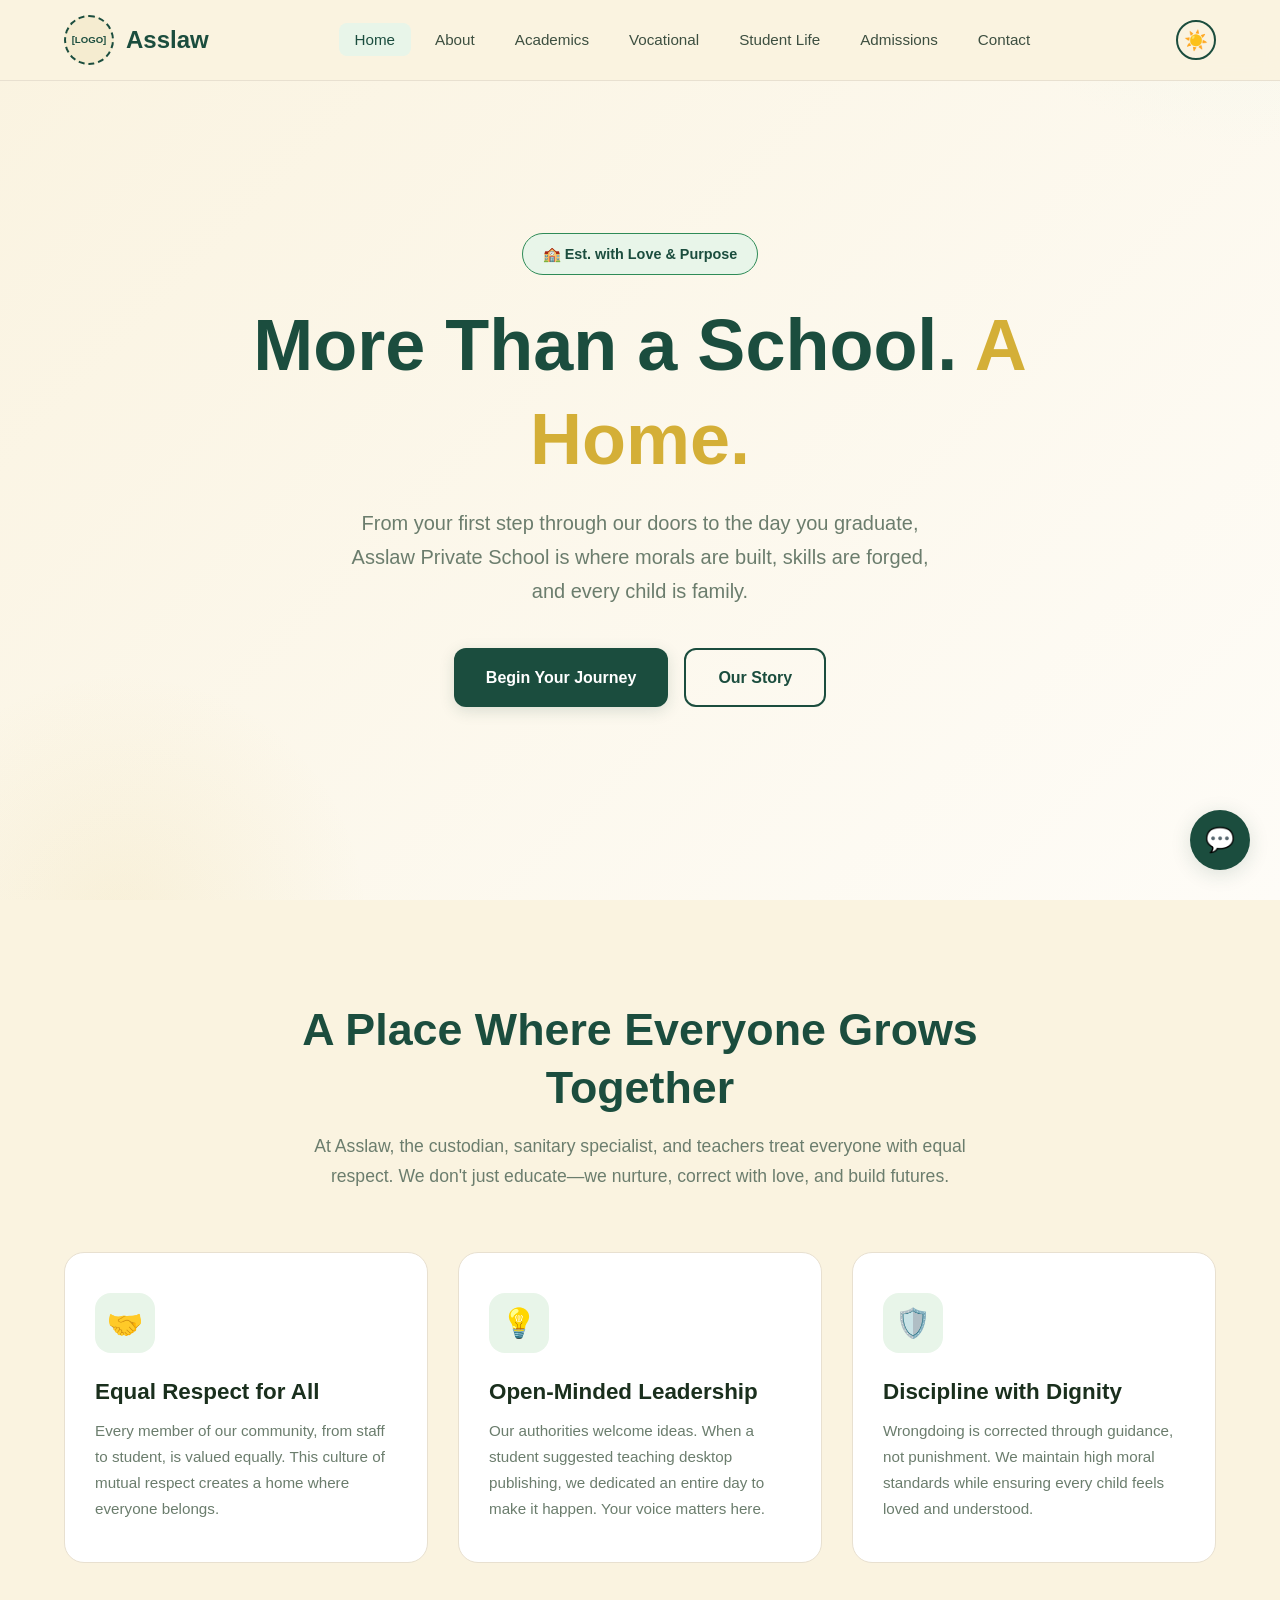
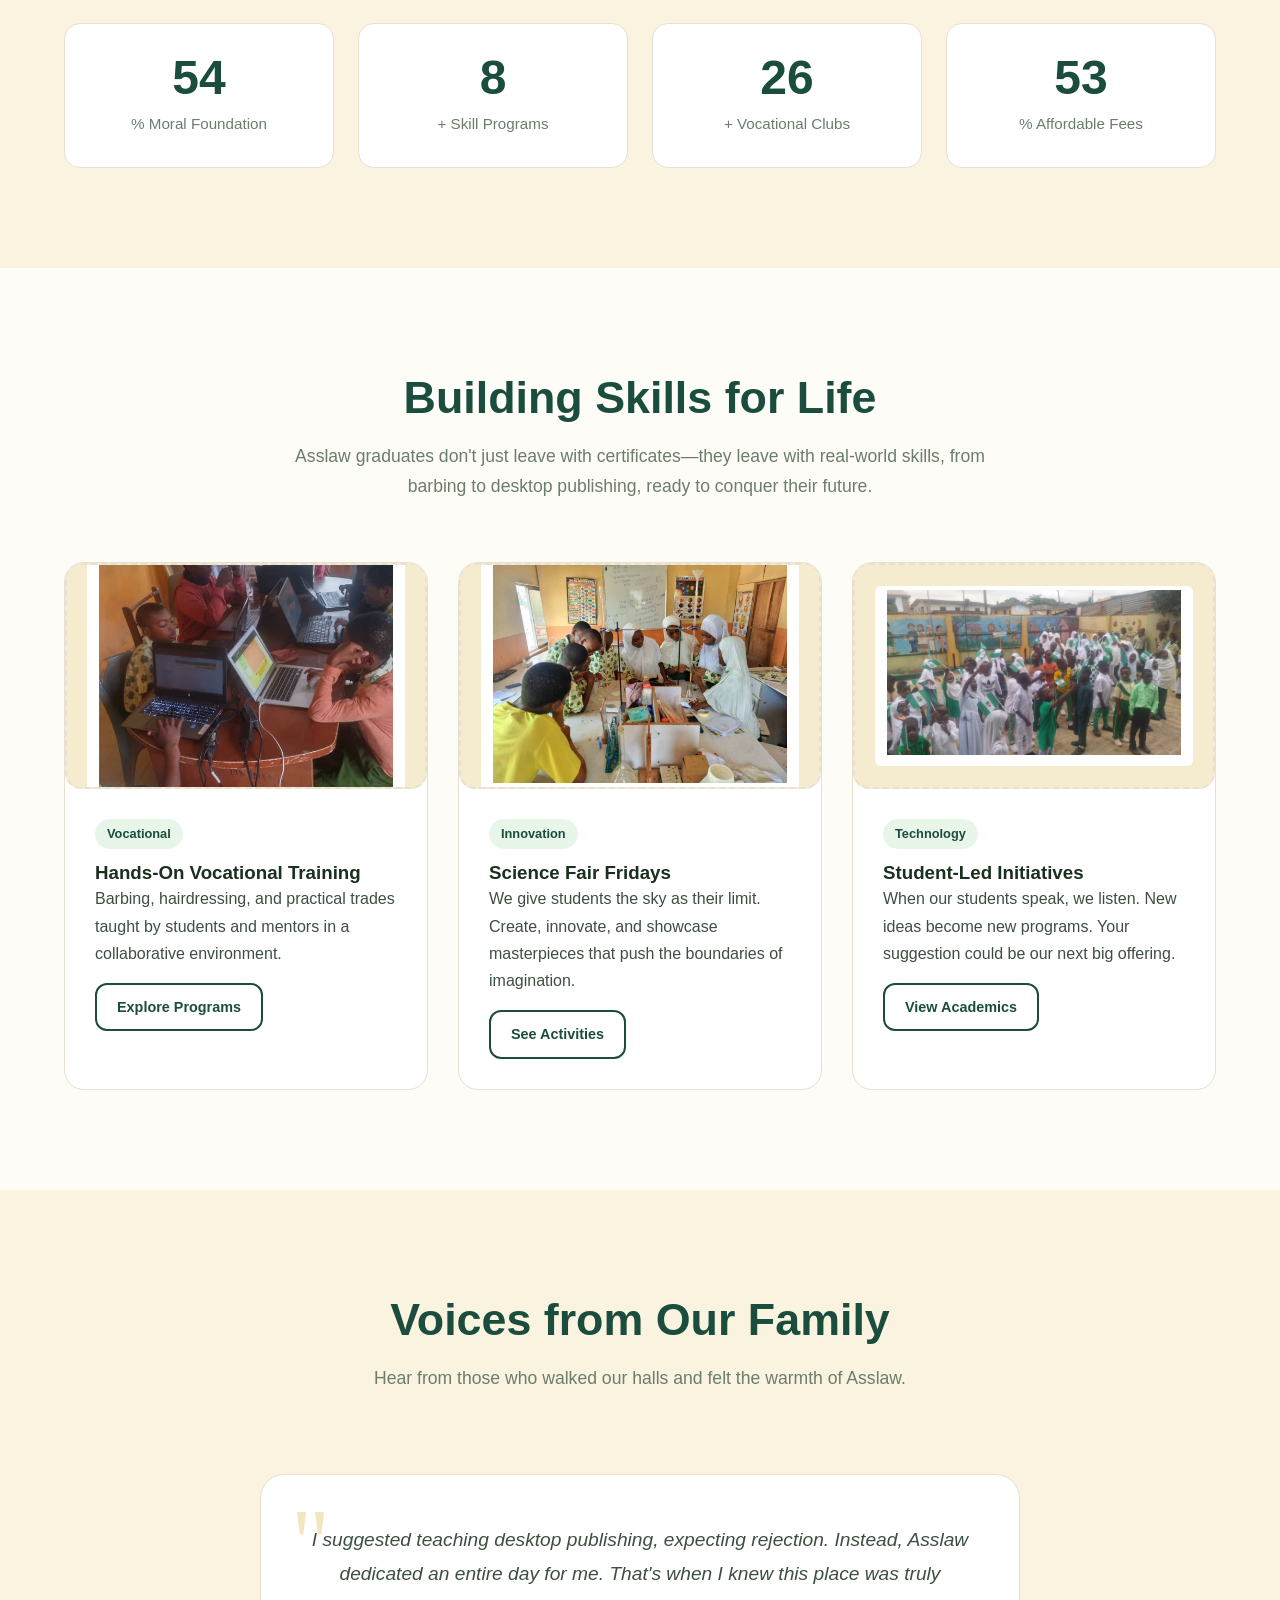
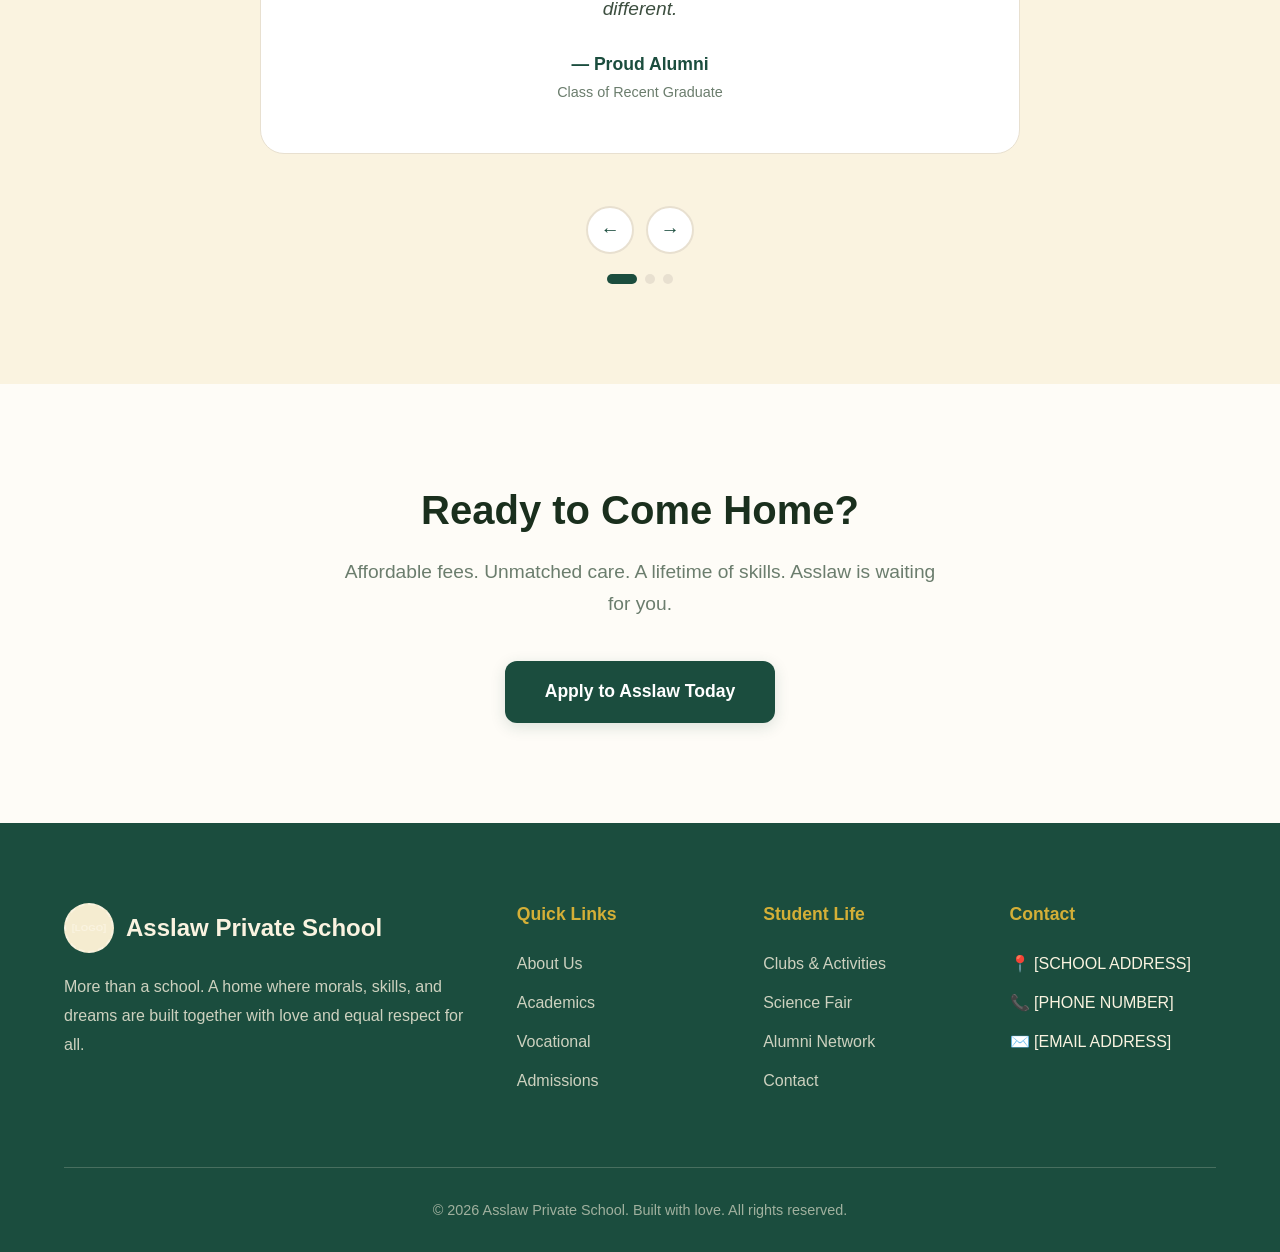
==== commit 3ead683f: "added chatbot" ====
--- a/index.html
+++ b/index.html
@@ -249,6 +249,29 @@
   </footer>
 
   <button class="back-to-top" id="back-to-top" aria-label="Back to top">↑</button>
+
+    <!-- Asslaw Chatbot -->
+<button class="chatbot-toggle" id="chatbot-toggle" aria-label="Open chat">💬</button>
+
+<div class="chatbot-container" id="chatbot-container">
+  <div class="chatbot-header">
+    <div class="chatbot-avatar">🎓</div>
+    <div class="chatbot-info">
+      <h4>Asslaw Assistant</h4>
+      <span><span class="status-dot"></span>Online now</span>
+    </div>
+    <button class="chatbot-close" id="chatbot-close">✕</button>
+  </div>
+  
+  <div class="chatbot-messages" id="chatbot-messages"></div>
+  
+  <div class="chatbot-suggestions" id="chatbot-suggestions"></div>
+  
+  <div class="chatbot-input-area">
+    <input type="text" class="chatbot-input" id="chatbot-input" placeholder="Ask me about Asslaw..." autocomplete="off">
+    <button class="chatbot-send" id="chatbot-send">➤</button>
+  </div>
+</div>
   
   <script src="script.js"></script>
 </body>
--- a/styles.css
+++ b/styles.css
@@ -953,4 +953,268 @@
 .back-to-top:hover {
   background: var(--secondary-green);
   transform: translateY(-3px);
+}
+
+/* ============================================
+   ASSLAW CHATBOT
+   ============================================ */
+
+.chatbot-toggle {
+  position: fixed;
+  bottom: 30px;
+  right: 30px;
+  width: 60px;
+  height: 60px;
+  background: var(--primary-green);
+  color: var(--white);
+  border: none;
+  border-radius: 50%;
+  cursor: pointer;
+  font-size: 1.5rem;
+  box-shadow: 0 4px 20px var(--shadow-lg);
+  z-index: 1001;
+  display: flex;
+  align-items: center;
+  justify-content: center;
+  transition: var(--transition);
+}
+
+.chatbot-toggle:hover {
+  transform: scale(1.1) rotate(10deg);
+  background: var(--secondary-green);
+}
+
+.chatbot-container {
+  position: fixed;
+  bottom: 100px;
+  right: 30px;
+  width: 380px;
+  max-width: calc(100vw - 40px);
+  height: 550px;
+  max-height: calc(100vh - 140px);
+  background: var(--bg-card);
+  border-radius: 24px;
+  box-shadow: 0 20px 60px var(--shadow-lg);
+  z-index: 1000;
+  display: flex;
+  flex-direction: column;
+  overflow: hidden;
+  border: 1px solid var(--border);
+  transform: translateY(20px) scale(0.95);
+  opacity: 0;
+  pointer-events: none;
+  transition: var(--transition);
+}
+
+.chatbot-container.open {
+  transform: translateY(0) scale(1);
+  opacity: 1;
+  pointer-events: all;
+}
+
+.chatbot-header {
+  background: var(--primary-green);
+  color: var(--cream);
+  padding: 20px 24px;
+  display: flex;
+  align-items: center;
+  gap: 12px;
+}
+
+.chatbot-avatar {
+  width: 40px;
+  height: 40px;
+  background: var(--cream);
+  border-radius: 50%;
+  display: flex;
+  align-items: center;
+  justify-content: center;
+  font-size: 1.3rem;
+}
+
+.chatbot-info h4 {
+  color: var(--cream);
+  font-size: 1rem;
+  margin: 0;
+}
+
+.chatbot-info span {
+  font-size: 0.8rem;
+  opacity: 0.9;
+  display: flex;
+  align-items: center;
+  gap: 6px;
+}
+
+.status-dot {
+  width: 8px;
+  height: 8px;
+  background: #4ade80;
+  border-radius: 50%;
+  animation: pulse 2s infinite;
+}
+
+@keyframes pulse {
+  0%, 100% { opacity: 1; }
+  50% { opacity: 0.5; }
+}
+
+.chatbot-close {
+  margin-left: auto;
+  background: none;
+  border: none;
+  color: var(--cream);
+  font-size: 1.3rem;
+  cursor: pointer;
+  opacity: 0.8;
+  transition: var(--transition);
+}
+
+.chatbot-close:hover {
+  opacity: 1;
+  transform: rotate(90deg);
+}
+
+.chatbot-messages {
+  flex: 1;
+  overflow-y: auto;
+  padding: 20px;
+  display: flex;
+  flex-direction: column;
+  gap: 16px;
+}
+
+.chatbot-message {
+  max-width: 85%;
+  padding: 12px 16px;
+  border-radius: 18px;
+  font-size: 0.95rem;
+  line-height: 1.5;
+  animation: messagePop 0.3s ease;
+}
+
+@keyframes messagePop {
+  from { opacity: 0; transform: translateY(10px); }
+  to { opacity: 1; transform: translateY(0); }
+}
+
+.chatbot-message.bot {
+  background: var(--light-green);
+  color: var(--text-dark);
+  align-self: flex-start;
+  border-bottom-left-radius: 4px;
+}
+
+.chatbot-message.user {
+  background: var(--primary-green);
+  color: var(--white);
+  align-self: flex-end;
+  border-bottom-right-radius: 4px;
+}
+
+.chatbot-typing {
+  display: flex;
+  gap: 4px;
+  padding: 16px;
+  align-self: flex-start;
+}
+
+.chatbot-typing span {
+  width: 8px;
+  height: 8px;
+  background: var(--text-light);
+  border-radius: 50%;
+  animation: typingBounce 1.4s infinite ease-in-out both;
+}
+
+.chatbot-typing span:nth-child(1) { animation-delay: -0.32s; }
+.chatbot-typing span:nth-child(2) { animation-delay: -0.16s; }
+
+@keyframes typingBounce {
+  0%, 80%, 100% { transform: scale(0); }
+  40% { transform: scale(1); }
+}
+
+.chatbot-input-area {
+  padding: 16px 20px 20px;
+  border-top: 1px solid var(--border);
+  display: flex;
+  gap: 10px;
+}
+
+.chatbot-input {
+  flex: 1;
+  padding: 12px 16px;
+  border: 2px solid var(--border);
+  border-radius: 50px;
+  background: var(--bg-card);
+  color: var(--text-body);
+  font-family: inherit;
+  font-size: 0.95rem;
+  outline: none;
+  transition: var(--transition);
+}
+
+.chatbot-input:focus {
+  border-color: var(--secondary-green);
+  box-shadow: 0 0 0 4px var(--light-green);
+}
+
+.chatbot-send {
+  width: 44px;
+  height: 44px;
+  border-radius: 50%;
+  background: var(--primary-green);
+  color: var(--white);
+  border: none;
+  cursor: pointer;
+  display: flex;
+  align-items: center;
+  justify-content: center;
+  font-size: 1.1rem;
+  transition: var(--transition);
+  flex-shrink: 0;
+}
+
+.chatbot-send:hover {
+  background: var(--secondary-green);
+  transform: scale(1.05);
+}
+
+.chatbot-suggestions {
+  display: flex;
+  flex-wrap: wrap;
+  gap: 8px;
+  padding: 0 20px 12px;
+}
+
+.chatbot-chip {
+  padding: 6px 14px;
+  background: var(--cream-dark);
+  border: 1px solid var(--border);
+  border-radius: 50px;
+  font-size: 0.8rem;
+  color: var(--text-body);
+  cursor: pointer;
+  transition: var(--transition);
+  white-space: nowrap;
+}
+
+.chatbot-chip:hover {
+  background: var(--light-green);
+  border-color: var(--secondary-green);
+  color: var(--primary-green);
+}
+
+@media (max-width: 480px) {
+  .chatbot-container {
+    right: 10px;
+    left: 10px;
+    width: auto;
+    bottom: 80px;
+  }
+  .chatbot-toggle {
+    right: 20px;
+    bottom: 20px;
+  }
 }
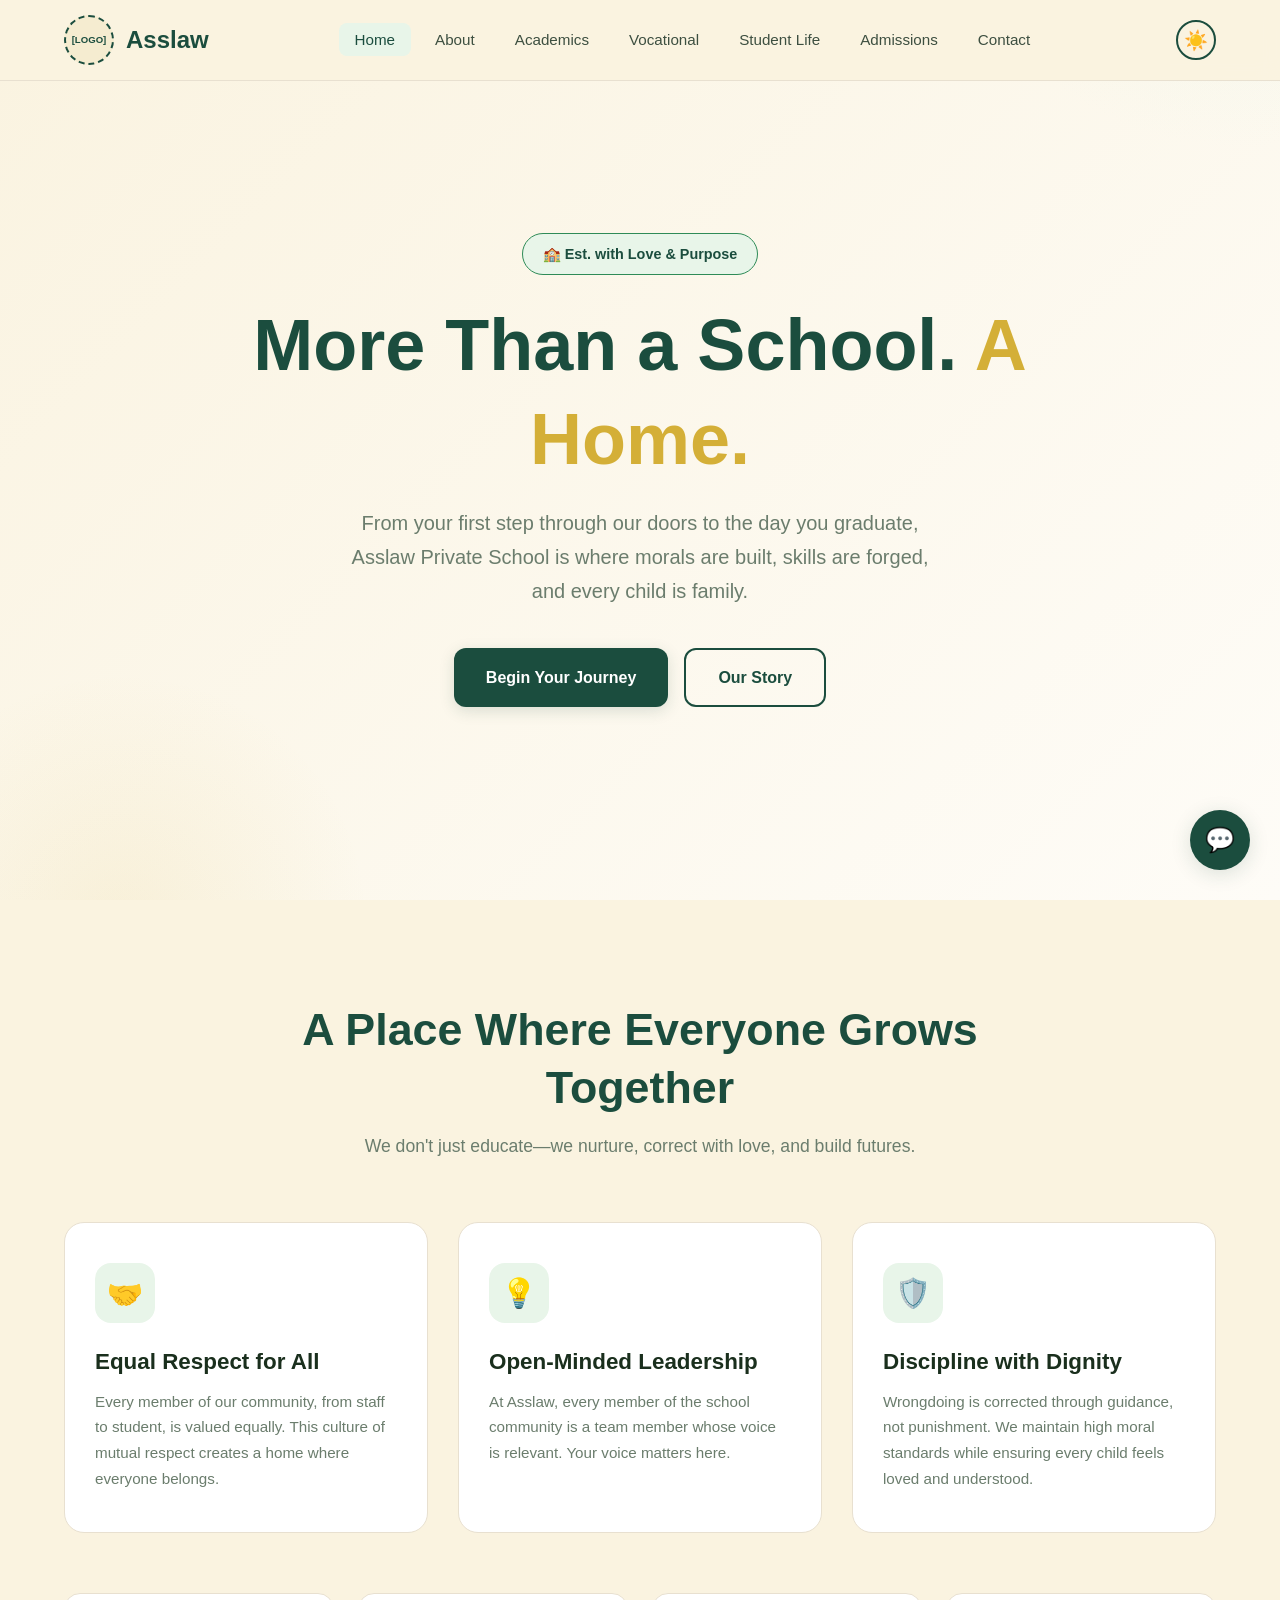
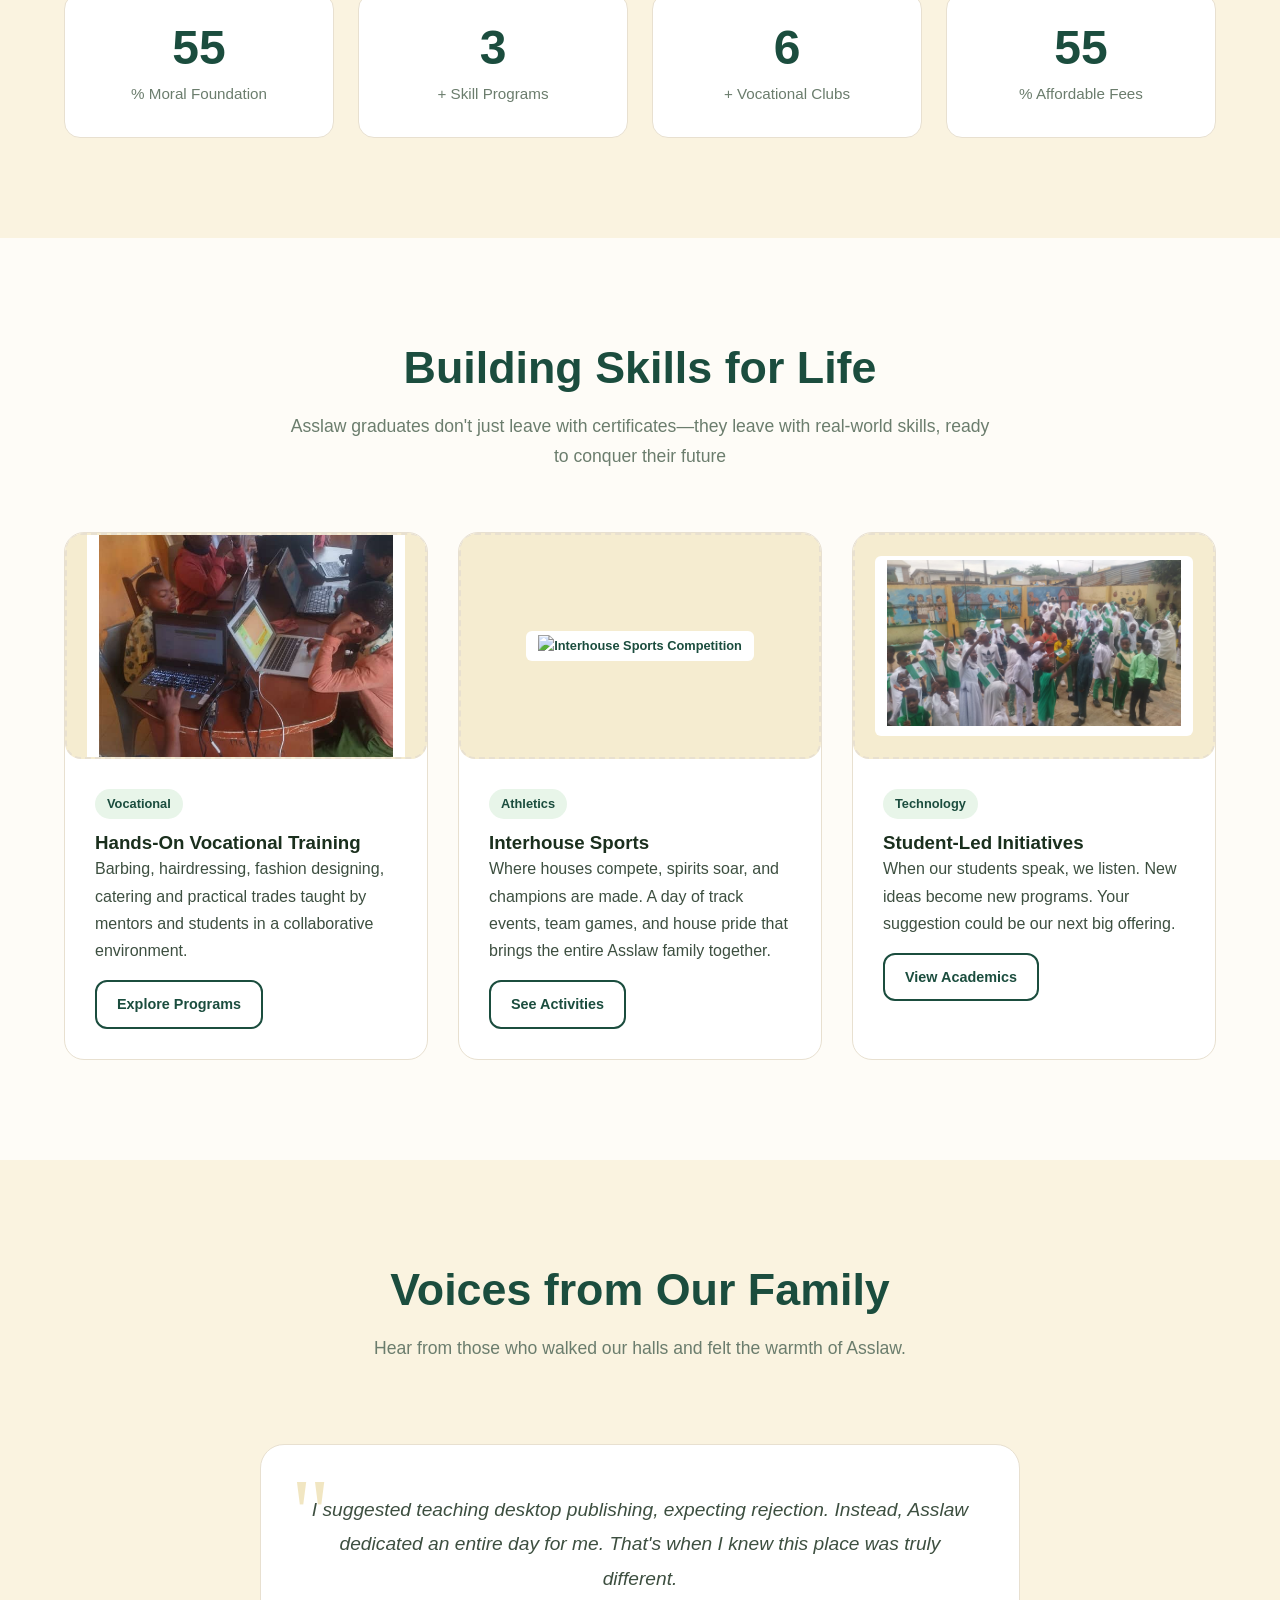
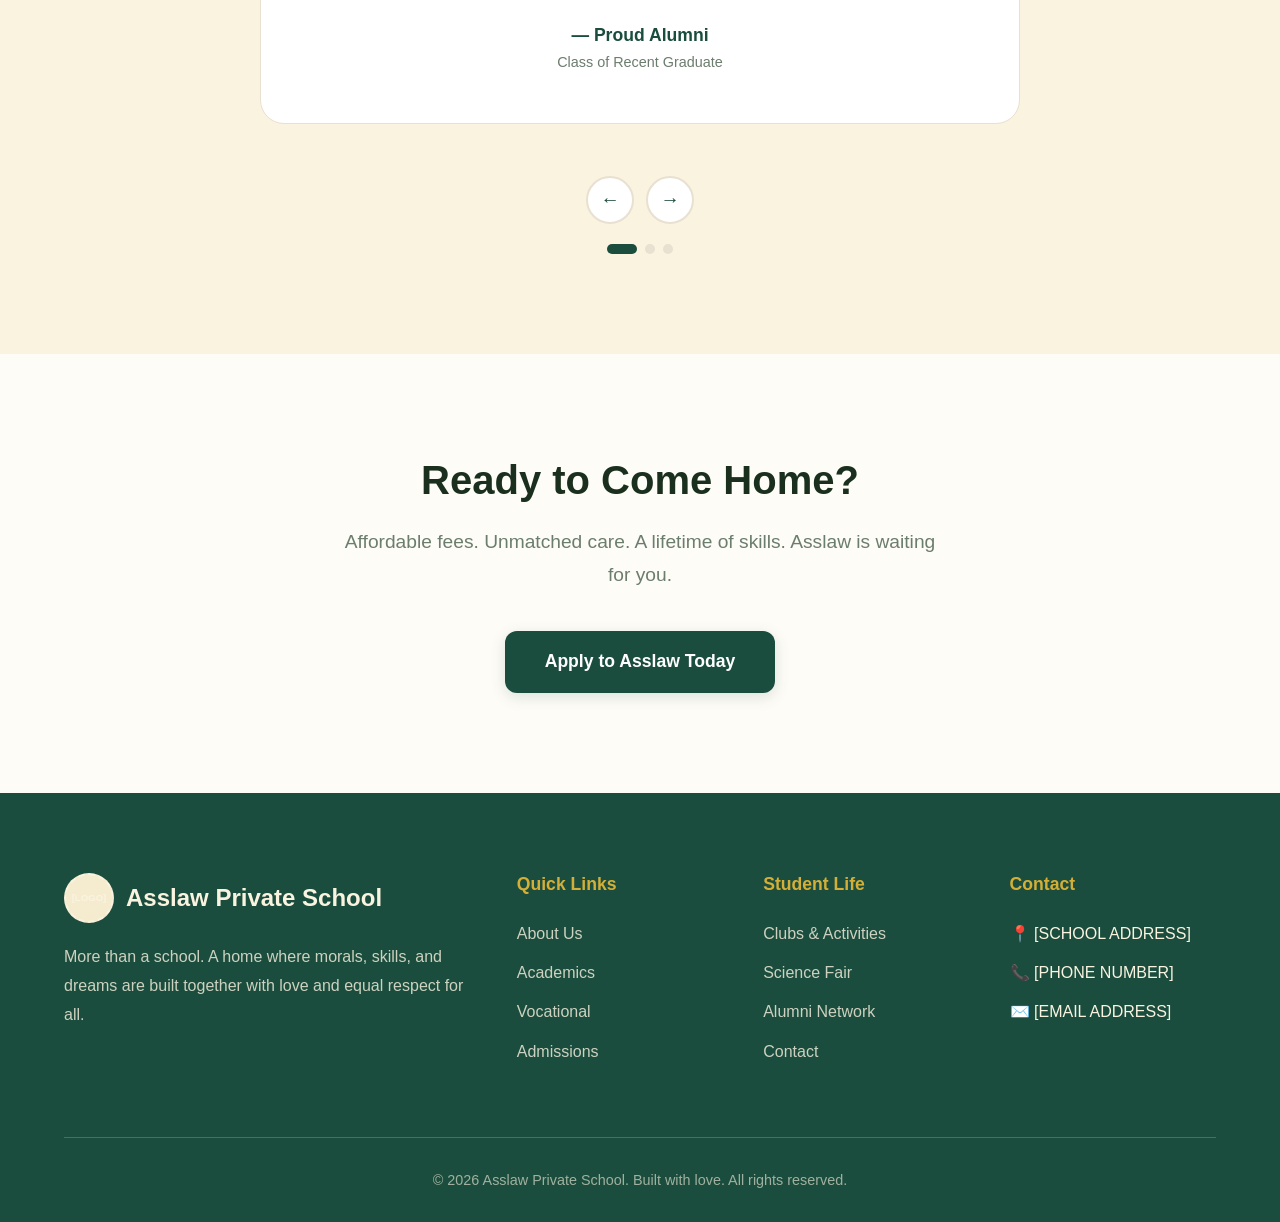
==== commit d2043f0d: "Added Mrs Hassan comment 1" ====
--- a/index.html
+++ b/index.html
@@ -51,7 +51,7 @@
     <div class="container">
       <div class="section-header fade-in">
         <h2>A Place Where Everyone Grows Together</h2>
-        <p>At Asslaw, the custodian, sanitary specialist, and teachers treat everyone with equal respect. We don't just educate—we nurture, correct with love, and build futures.</p>
+        <p>We don't just educate—we nurture, correct with love, and build futures.</p>
       </div>
       
       <div class="card-grid">
@@ -64,7 +64,7 @@
         <div class="card fade-in">
           <div class="card-icon">💡</div>
           <h3>Open-Minded Leadership</h3>
-          <p>Our authorities welcome ideas. When a student suggested teaching desktop publishing, we dedicated an entire day to make it happen. Your voice matters here.</p>
+          <p>At Asslaw, every member of the school community is a team member whose voice is relevant. Your voice matters here.</p>
         </div>
         
         <div class="card fade-in">
@@ -80,11 +80,11 @@
           <span class="stat-label">% Moral Foundation</span>
         </div>
         <div class="stat-card">
-          <span class="stat-number counter" data-target="15">0</span>
+          <span class="stat-number counter" data-target="7">0</span>
           <span class="stat-label">+ Skill Programs</span>
         </div>
         <div class="stat-card">
-          <span class="stat-number counter" data-target="50">0</span>
+          <span class="stat-number counter" data-target="12">0</span>
           <span class="stat-label">+ Vocational Clubs</span>
         </div>
         <div class="stat-card">
@@ -100,7 +100,7 @@
     <div class="container">
       <div class="section-header fade-in">
         <h2>Building Skills for Life</h2>
-        <p>Asslaw graduates don't just leave with certificates—they leave with real-world skills, from barbing to desktop publishing, ready to conquer their future.</p>
+        <p>Asslaw graduates don't just leave with certificates—they leave with real-world skills, ready to conquer their future</p>
       </div>
 
       <div class="program-grid">
@@ -111,22 +111,22 @@
           <div class="program-content">
             <span class="program-tag">Vocational</span>
             <h3>Hands-On Vocational Training</h3>
-            <p>Barbing, hairdressing, and practical trades taught by students and mentors in a collaborative environment.</p>
+            <p>Barbing, hairdressing, fashion designing, catering and practical trades taught by mentors and students in a collaborative environment.</p>
             <a href="vocational.html" class="btn btn-secondary" style="margin-top: 16px; padding: 10px 20px; font-size: 0.9rem;">Explore Programs</a>
           </div>
         </div>
 
-        <div class="program-card fade-in">
-          <div class="image-placeholder">
-            <span><img src="./science-fair-friday.jpeg" alt="Science Fair Friday"></span>
-          </div>
-          <div class="program-content">
-            <span class="program-tag">Innovation</span>
-            <h3>Science Fair Fridays</h3>
-            <p>We give students the sky as their limit. Create, innovate, and showcase masterpieces that push the boundaries of imagination.</p>
-            <a href="student-life.html" class="btn btn-secondary" style="margin-top: 16px; padding: 10px 20px; font-size: 0.9rem;">See Activities</a>
-          </div>
-        </div>
+<div class="program-card fade-in">
+  <div class="image-placeholder">
+    <span><img src="./interhouse-sports.jpeg" alt="Interhouse Sports Competition"></span>
+  </div>
+  <div class="program-content">
+    <span class="program-tag">Athletics</span>
+    <h3>Interhouse Sports</h3>
+    <p>Where houses compete, spirits soar, and champions are made. A day of track events, team games, and house pride that brings the entire Asslaw family together.</p>
+    <a href="student-life.html" class="btn btn-secondary" style="margin-top: 16px; padding: 10px 20px; font-size: 0.9rem;">See Activities</a>
+  </div>
+</div>
 
         <div class="program-card fade-in">
           <div class="image-placeholder">
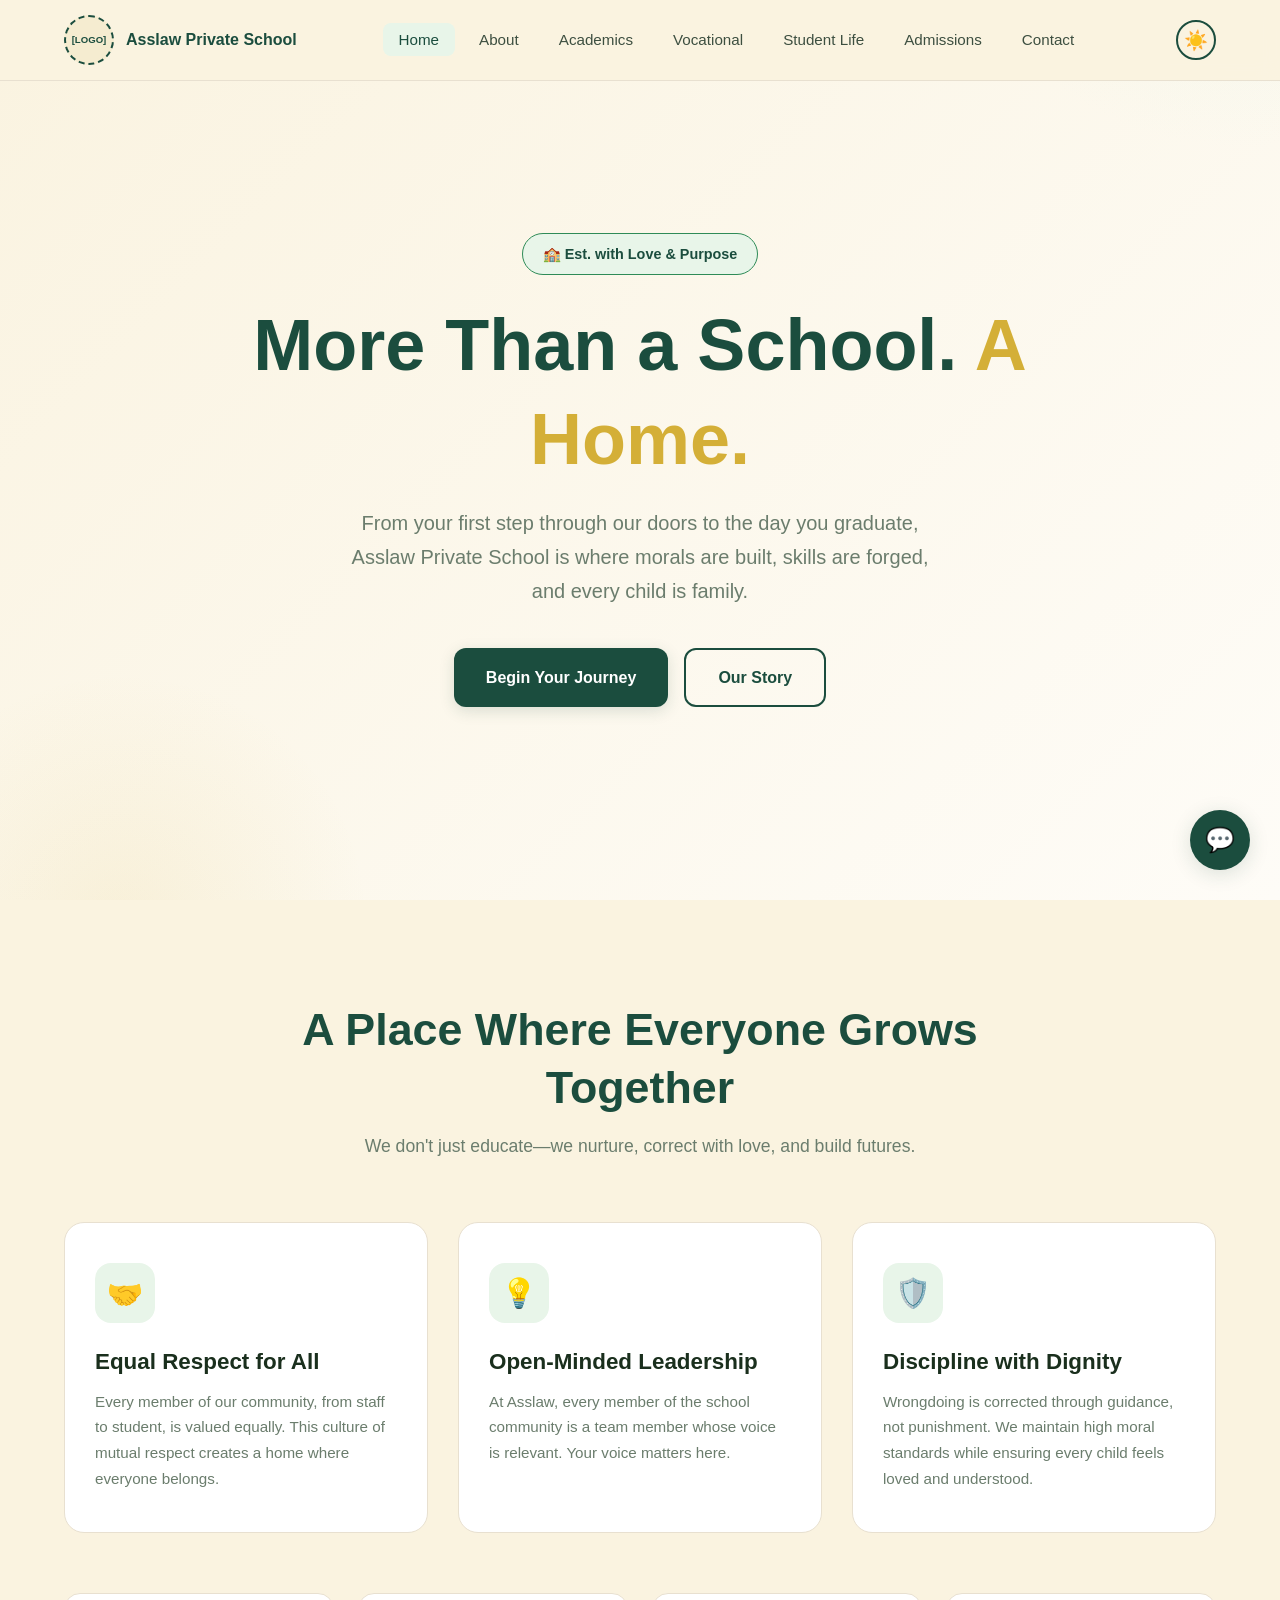
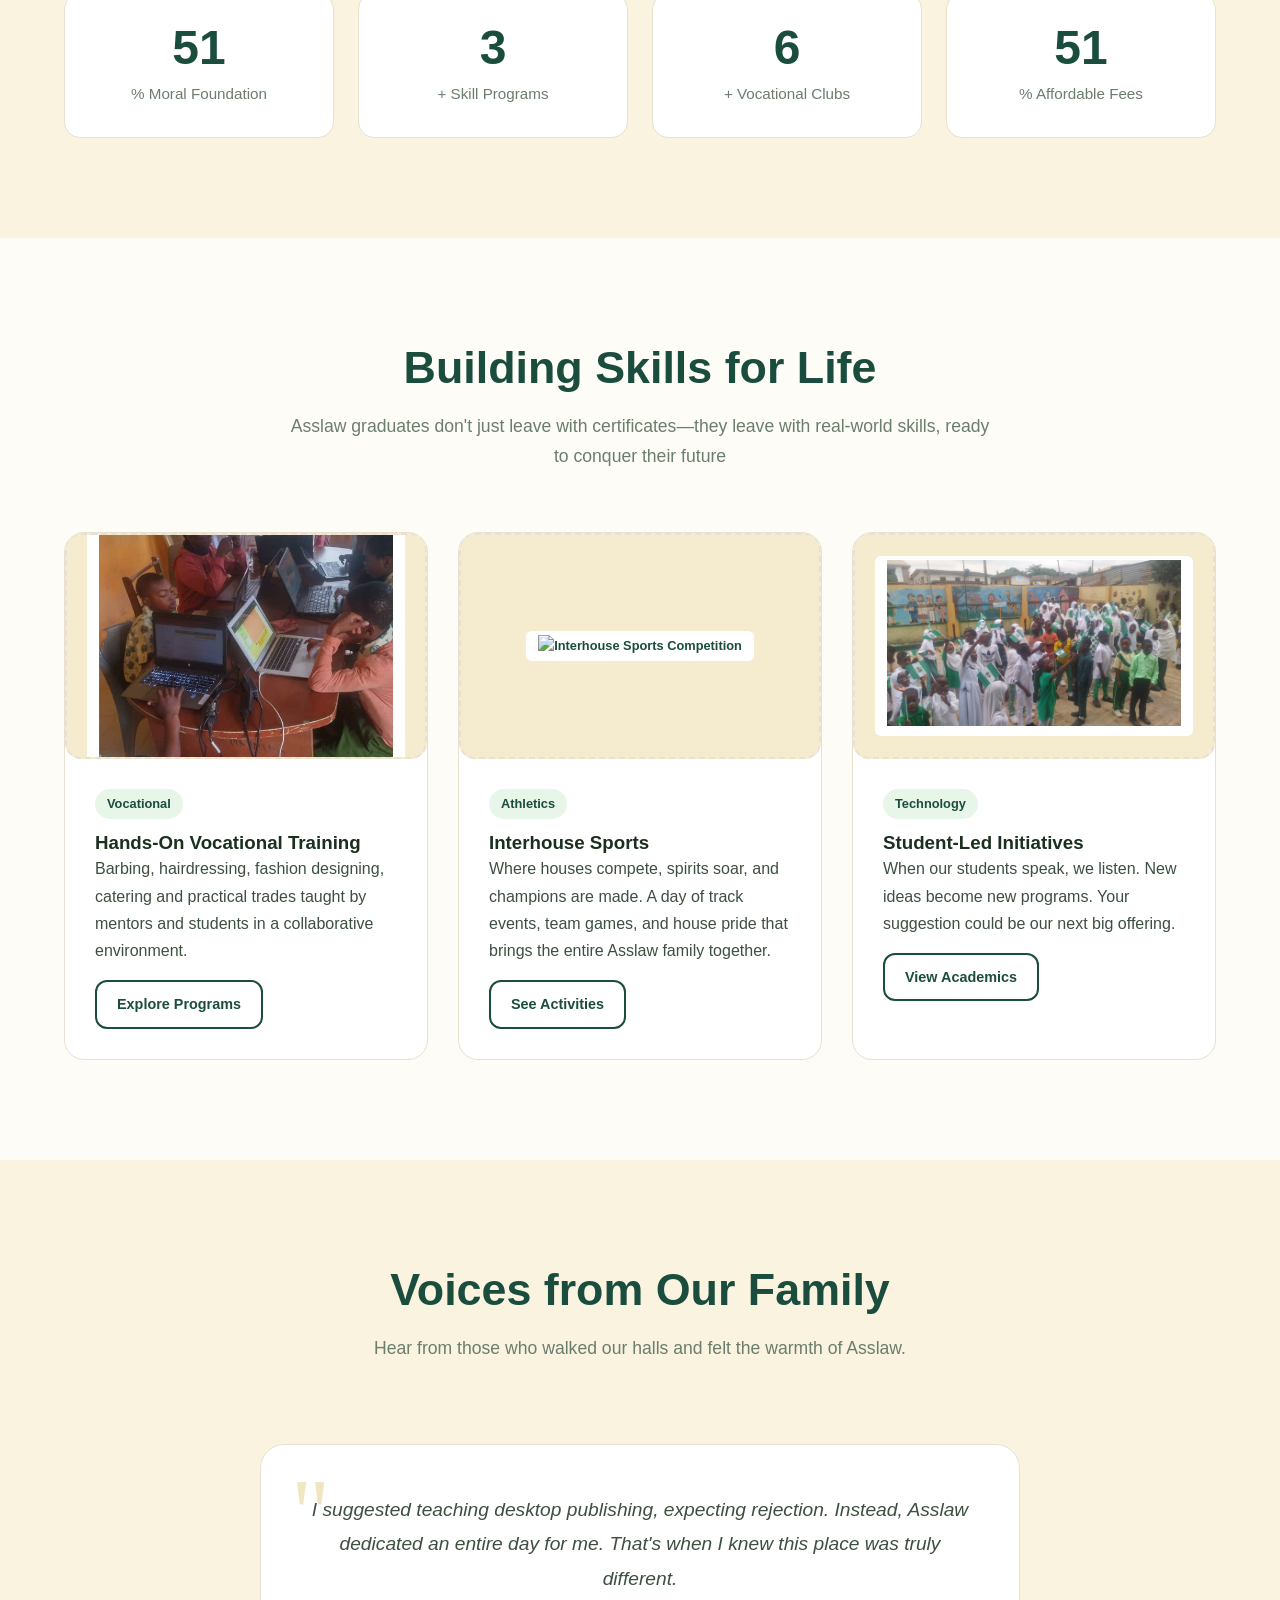
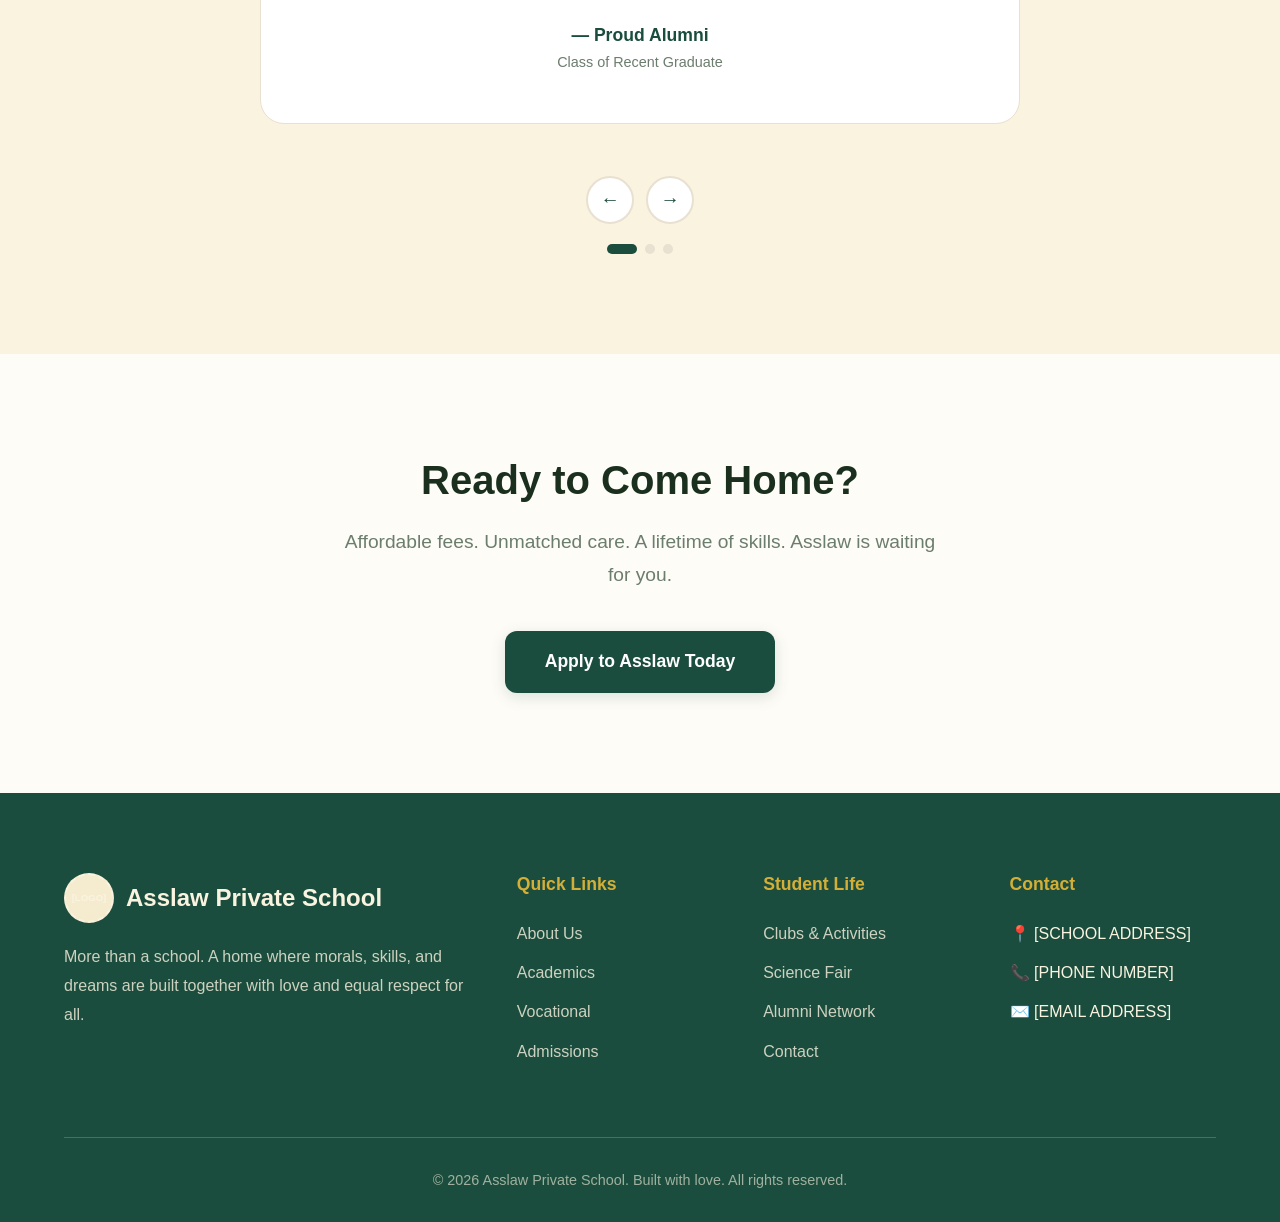
==== commit 03190a6f: "Updated School Name" ====
--- a/index.html
+++ b/index.html
@@ -13,7 +13,7 @@
     <div class="nav-container">
       <a href="index.html" class="logo">
         <div class="logo-placeholder">[LOGO]</div>
-        <span>Asslaw</span>
+        <span class="school-name">Asslaw Private School</span>
       </a>
       
       <ul class="nav-links" id="nav-links">
--- a/styles.css
+++ b/styles.css
@@ -850,6 +850,14 @@
   transform: translateY(0);
 }
 
+.grid-fix {
+    display: grid; 
+    grid-template-columns: 1fr 1fr; 
+    gap: 60px; 
+    align-items: center; 
+    margin-bottom: 80px;
+}
+
 /* ============================================
    MOBILE RESPONSIVE
    ============================================ */
@@ -1217,4 +1225,12 @@
     right: 20px;
     bottom: 20px;
   }
+
+  .grid-fix {
+    grid-template-columns: 1fr;
+  }
+}
+
+.school-name {
+    font-size: 16px;
 }
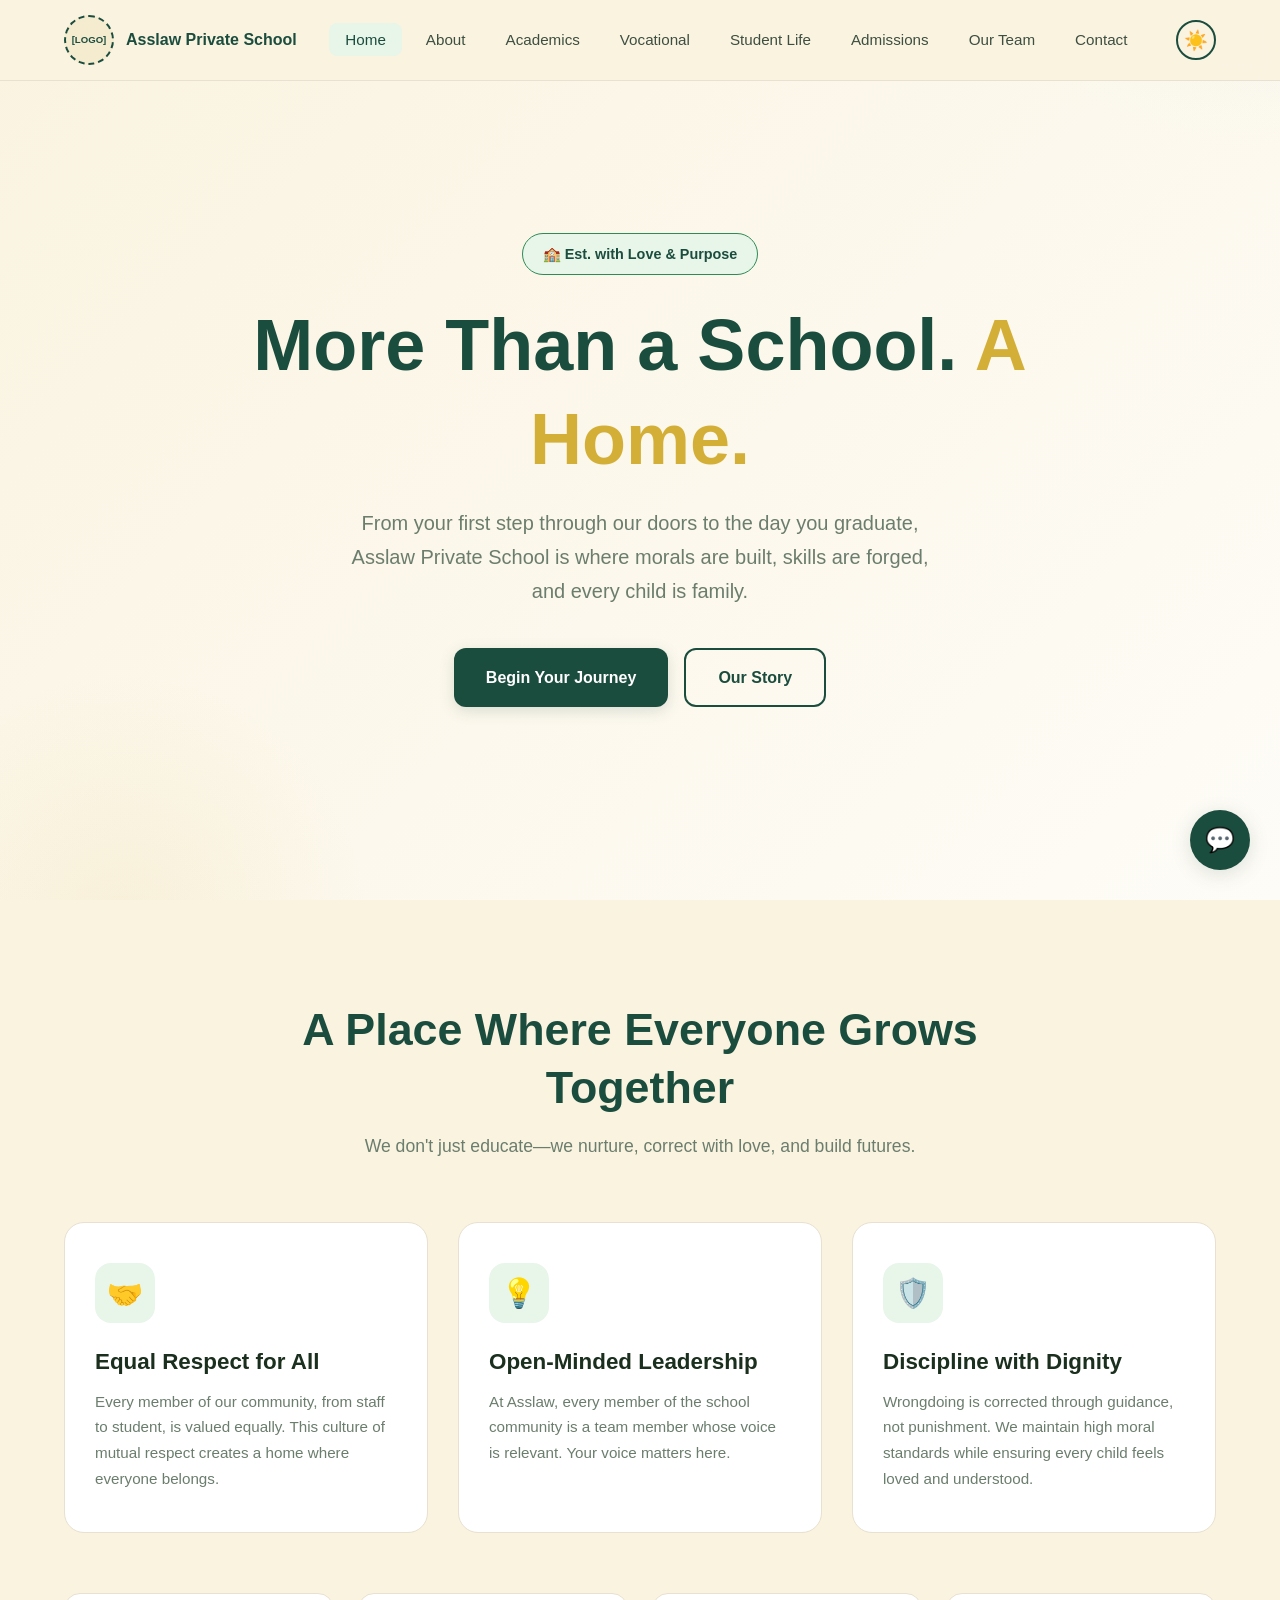
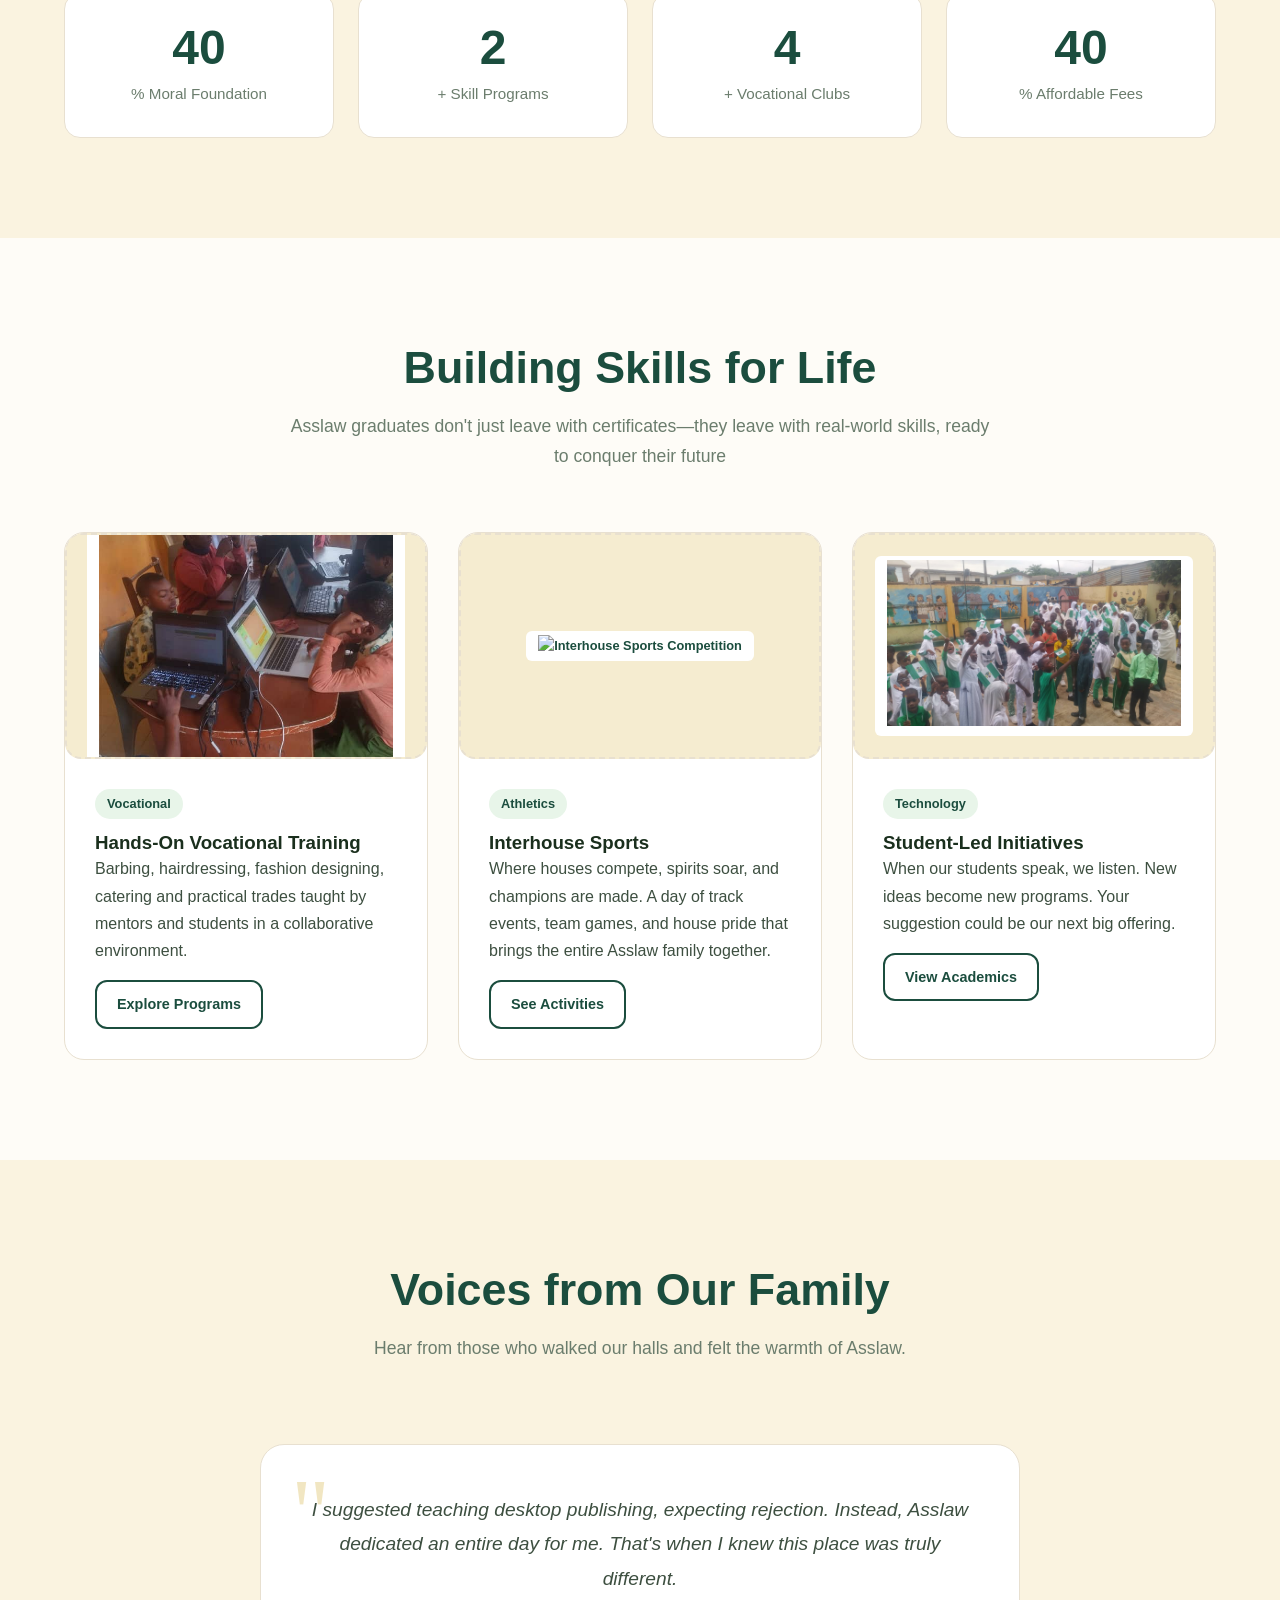
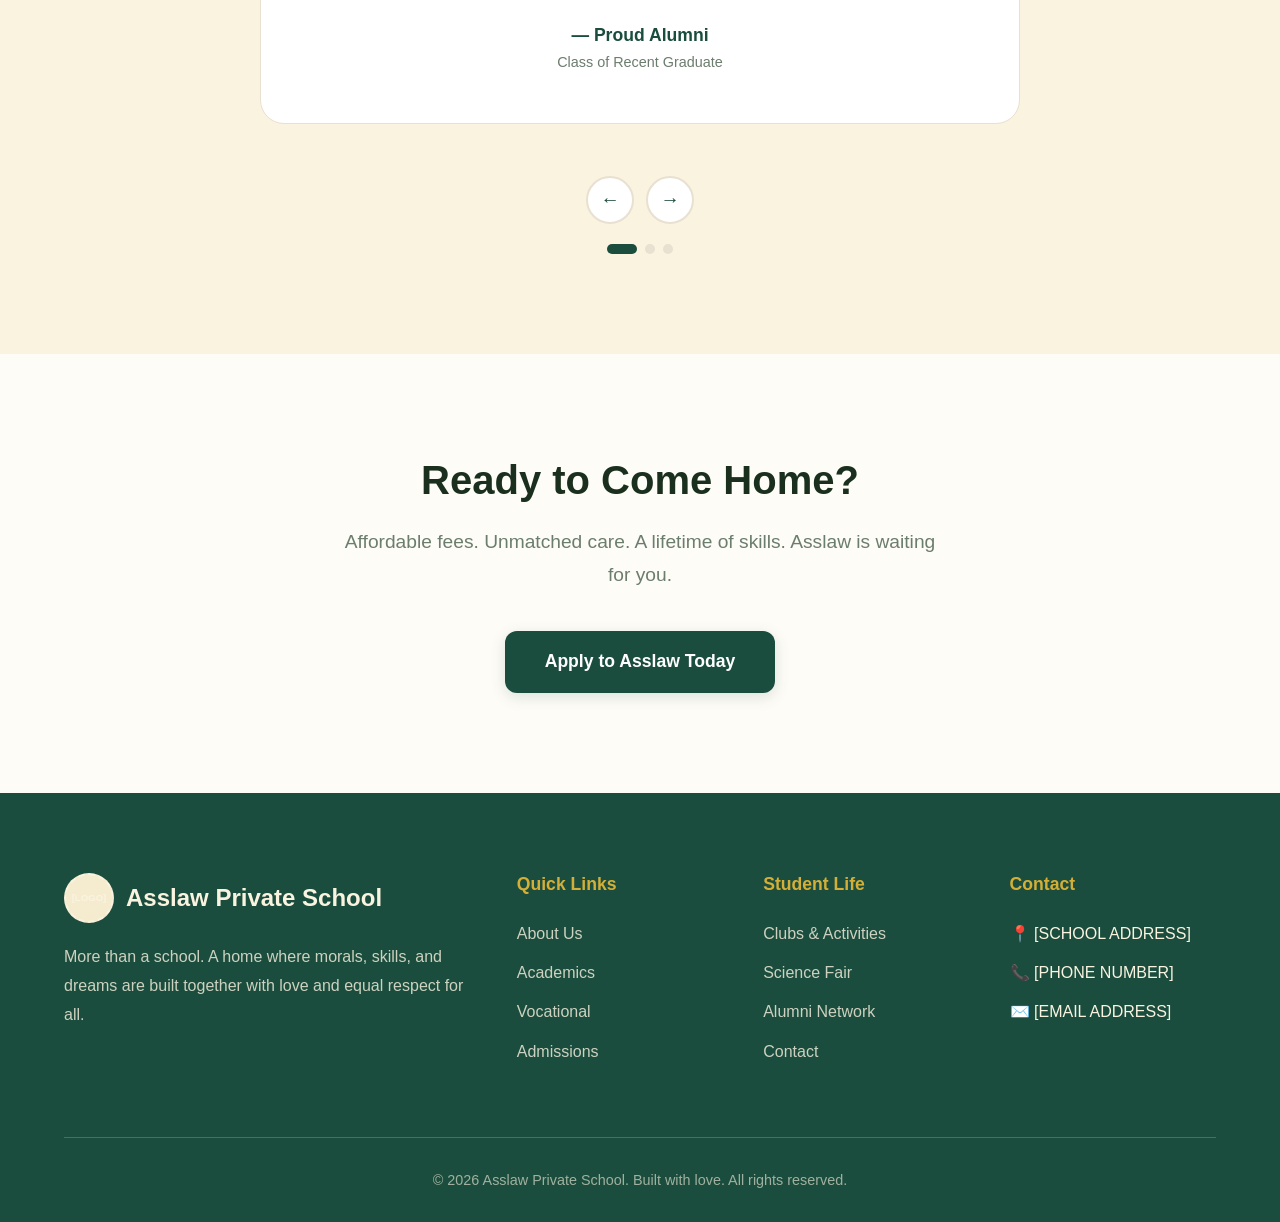
==== commit 62a84833: "Added team page" ====
--- a/index.html
+++ b/index.html
@@ -23,6 +23,7 @@
         <li><a href="vocational.html">Vocational</a></li>
         <li><a href="student-life.html">Student Life</a></li>
         <li><a href="admissions.html">Admissions</a></li>
+        <li><a href="team.html">Our Team</a></li>
         <li><a href="contact.html">Contact</a></li>
       </ul>
 
--- a/styles.css
+++ b/styles.css
@@ -1233,4 +1233,217 @@
 
 .school-name {
     font-size: 16px;
+}
+
+/* ============================================
+   TEAM / STAFF PAGE STYLES
+   ============================================ */
+
+.leadership-grid {
+  display: grid;
+  grid-template-columns: repeat(auto-fit, minmax(320px, 1fr));
+  gap: 40px;
+  margin-bottom: 80px;
+}
+
+.leadership-card {
+  background: var(--bg-card);
+  border-radius: 24px;
+  overflow: hidden;
+  border: 2px solid var(--gold);
+  transition: var(--transition);
+  position: relative;
+}
+
+.leadership-card:hover {
+  transform: translateY(-8px);
+  box-shadow: 0 25px 50px var(--shadow-lg);
+}
+
+.leadership-card .image-placeholder {
+  aspect-ratio: 3/4;
+  border: none;
+  border-radius: 0;
+  border-bottom: 2px solid var(--gold);
+}
+
+.leadership-badge {
+  position: absolute;
+  top: 20px;
+  right: 20px;
+  background: var(--gold);
+  color: var(--text-dark);
+  padding: 6px 16px;
+  border-radius: 50px;
+  font-weight: 700;
+  font-size: 0.85rem;
+  box-shadow: 0 4px 10px rgba(0,0,0,0.1);
+}
+
+.leadership-content {
+  padding: 32px;
+  text-align: center;
+}
+
+.leadership-content h3 {
+  font-size: 1.6rem;
+  margin-bottom: 8px;
+  color: var(--primary-green);
+}
+
+.leadership-content .role {
+  color: var(--gold);
+  font-weight: 700;
+  margin-bottom: 16px;
+  display: block;
+  font-size: 1rem;
+  text-transform: uppercase;
+  letter-spacing: 1px;
+}
+
+.leadership-content p {
+  color: var(--text-light);
+  font-size: 0.95rem;
+  line-height: 1.7;
+}
+
+.team-grid {
+  display: grid;
+  grid-template-columns: repeat(auto-fill, minmax(260px, 1fr));
+  gap: 30px;
+}
+
+.team-card {
+  background: var(--bg-card);
+  border-radius: 20px;
+  overflow: hidden;
+  border: 1px solid var(--border);
+  transition: var(--transition);
+}
+
+.team-card:hover {
+  transform: translateY(-5px);
+  box-shadow: 0 15px 35px var(--shadow);
+}
+
+.team-card .image-placeholder {
+  aspect-ratio: 1/1;
+  border: none;
+  border-radius: 0;
+  border-bottom: 1px solid var(--border);
+}
+
+.team-content {
+  padding: 24px;
+  text-align: center;
+}
+
+.team-content h4 {
+  font-size: 1.2rem;
+  margin-bottom: 6px;
+  color: var(--text-dark);
+}
+
+.team-content .subject {
+  color: var(--secondary-green);
+  font-weight: 600;
+  font-size: 0.9rem;
+  margin-bottom: 12px;
+  display: block;
+}
+
+.team-content p {
+  color: var(--text-light);
+  font-size: 0.9rem;
+  line-height: 1.6;
+}
+
+.support-grid {
+  display: grid;
+  grid-template-columns: repeat(auto-fit, minmax(220px, 1fr));
+  gap: 24px;
+}
+
+.support-card {
+  text-align: center;
+  padding: 30px 20px;
+  background: var(--bg-card);
+  border-radius: 16px;
+  border: 1px solid var(--border);
+  transition: var(--transition);
+}
+
+.support-card:hover {
+  transform: translateY(-3px);
+  border-color: var(--secondary-green);
+}
+
+.support-card .image-placeholder {
+  width: 120px;
+  height: 120px;
+  border-radius: 50%;
+  margin: 0 auto 20px;
+  aspect-ratio: 1/1;
+}
+
+.support-card h4 {
+  font-size: 1.1rem;
+  margin-bottom: 4px;
+  color: var(--text-dark);
+}
+
+.support-card span {
+  color: var(--text-light);
+  font-size: 0.85rem;
+}
+
+.quote-box {
+  background: var(--primary-green);
+  color: var(--cream);
+  padding: 60px 40px;
+  border-radius: 24px;
+  text-align: center;
+  margin-bottom: 80px;
+  position: relative;
+  overflow: hidden;
+}
+
+.quote-box::before {
+  content: '"';
+  font-size: 10rem;
+  position: absolute;
+  top: -20px;
+  left: 30px;
+  opacity: 0.1;
+  font-family: Georgia, serif;
+  line-height: 1;
+}
+
+.quote-box p {
+  font-size: 1.3rem;
+  font-style: italic;
+  line-height: 1.8;
+  position: relative;
+  z-index: 1;
+  max-width: 800px;
+  margin: 0 auto;
+}
+
+.quote-box .author {
+  margin-top: 20px;
+  font-weight: 700;
+  color: var(--gold);
+  font-style: normal;
+}
+
+@media (max-width: 768px) {
+  .leadership-grid {
+    grid-template-columns: 1fr;
+  }
+  .quote-box {
+    padding: 40px 24px;
+  }
+  .quote-box p {
+    font-size: 1.1rem;
+  }
 }
